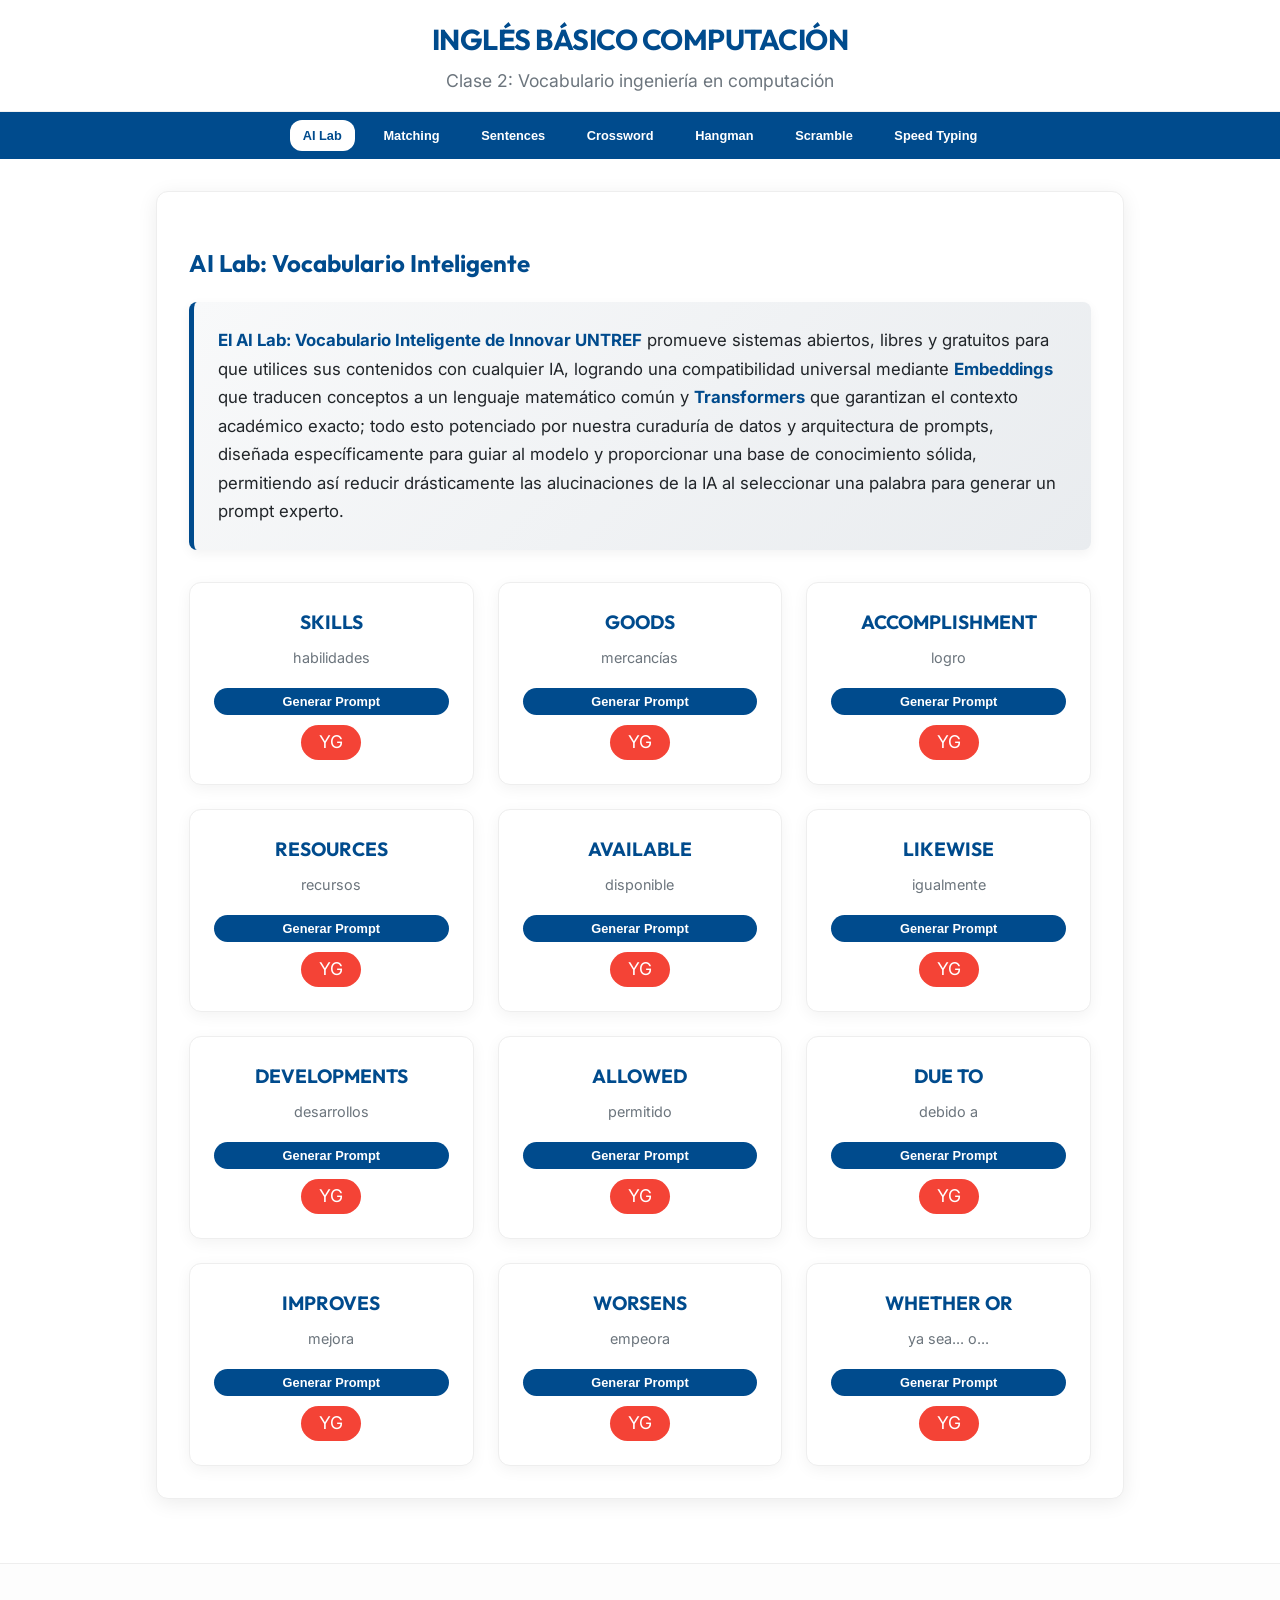
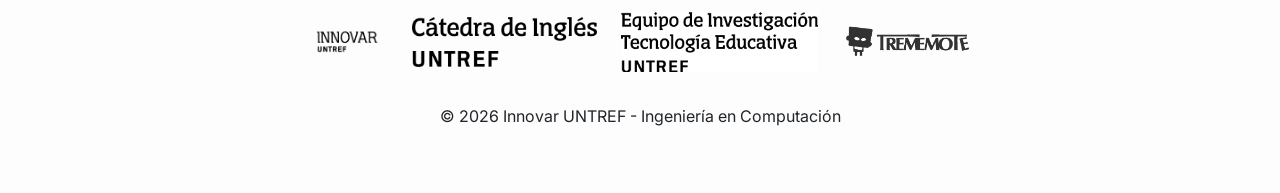
==== index.html @ 48c1025f "Add files via upload" ====
<!DOCTYPE html>
<html lang="es">

<head>
    <meta charset="UTF-8">
    <meta name="viewport" content="width=device-width, initial-scale=1.0">
    <title>UNTREF EdTech - Inglés Técnico</title>
    <link rel="stylesheet" href="style.css">
    <link rel="preconnect" href="https://fonts.googleapis.com">
    <link rel="preconnect" href="https://fonts.gstatic.com" crossorigin>
    <link href="https://fonts.googleapis.com/css2?family=Inter:wght@400;600;700&family=Outfit:wght@400;700&display=swap"
        rel="stylesheet">
</head>

<body class="untref-edtech-app">
    <header class="app-header">
        <h1 class="header-title">INGLÉS BÁSICO COMPUTACIÓN</h1>
        <p class="header-subtitle">Clase 2: Vocabulario ingeniería en computación</p>
    </header>

    <nav class="app-nav">
        <button class="nav-btn active" data-target="ai-lab">AI Lab</button>
        <button class="nav-btn" data-target="drag-drop">Matching</button>
        <button class="nav-btn" data-target="fill-blanks">Sentences</button>
        <button class="nav-btn" data-target="crossword">Crossword</button>
        <button class="nav-btn" data-target="hangman">Hangman</button>
        <button class="nav-btn" data-target="word-scramble">Scramble</button>
        <button class="nav-btn" data-target="speed-typing">Speed Typing</button>
    </nav>
    <main class="app-content">
        <!-- AI Lab (Default) -->
        <section id="ai-lab" class="activity-section active">
            <div class="activity-header">
                <h2>AI Lab: Vocabulario Inteligente</h2>
            </div>
            <div class="innovar-disclaimer">
                <p><strong>El AI Lab: Vocabulario Inteligente de Innovar UNTREF</strong> promueve sistemas abiertos,
                    libres y gratuitos para que utilices sus contenidos con cualquier IA, logrando una compatibilidad
                    universal mediante <strong>Embeddings</strong> que traducen conceptos a un lenguaje matemático común
                    y <strong>Transformers</strong> que garantizan el contexto académico exacto; todo esto potenciado
                    por nuestra curaduría de datos y arquitectura de prompts, diseñada específicamente para guiar al
                    modelo y proporcionar una base de conocimiento sólida, permitiendo así reducir drásticamente las
                    alucinaciones de la IA al seleccionar una palabra para generar un prompt experto.</p>
            </div>

            <div class="word-grid" id="ai-word-grid">
                <!-- Cards injected here -->
            </div>

            <div id="prompt-modal" class="modal hidden">
                <div class="modal-content">
                    <div class="prompt-header">
                        <span class="prompt-badge">IA Prompt Experto</span>
                        <button id="close-modal" class="close-btn">&times;</button>
                    </div>
                    <div id="modal-word-title" style="font-weight: bold; margin-bottom: 1rem;"></div>
                    <div id="prompt-content" class="prompt-content"></div>
                    <div class="modal-footer">
                        <button id="copy-prompt" class="action-btn">Copiar Prompt</button>
                        <p class="copy-instruction">Presiona en alguna IA para pegar el prompt copiado</p>
                        <div class="ai-platform-links">
                            <a href="https://chat.openai.com/" target="_blank" class="ai-button chatgpt">ChatGPT</a>
                            <a href="https://gemini.google.com/" target="_blank" class="ai-button gemini">Gemini</a>
                            <a href="https://claude.ai/" target="_blank" class="ai-button claude">Claude</a>
                            <a href="https://huggingface.ai/chat/" target="_blank" class="ai-button hf">HuggingFace</a>
                            <a href="https://www.perplexity.ai/" target="_blank"
                                class="ai-button perplexity">Perplexity</a>
                        </div>
                    </div>
                </div>
            </div>
        </section>

        <!-- Drag & Drop -->
        <section id="drag-drop" class="activity-section">
            <div class="activity-header">
                <h2>Clasificación de Conceptos</h2>
                <div class="score-display" id="score-drag"></div>
            </div>
            <p>Arrastra los significados a su palabra técnica correspondiente.</p>
            <div class="drag-container">
                <div class="word-pool" id="word-pool"></div>
                <div class="drop-zones"></div>
            </div>
            <div class="action-bar">
                <button id="check-drag" class="action-btn">Verificar</button>
                <button id="reset-drag" class="action-btn secondary">Reiniciar</button>
            </div>
        </section>

        <!-- Fill in the Blanks -->
        <section id="fill-blanks" class="activity-section">
            <div class="activity-header">
                <h2>Fill in the Blanks</h2>
                <div class="score-display" id="score-fill"></div>
            </div>
            <p>Completa las oraciones usando las palabras del recuadro.</p>
            <div class="word-bank" id="fill-word-bank"></div>
            <div class="fill-container" id="fill-paragraph"></div>
            <div class="action-bar">
                <button id="check-fill" class="action-btn">Verificar</button>
                <button id="reset-fill" class="action-btn secondary">Reiniciar</button>
            </div>
        </section>

        <!-- Crossword -->
        <section id="crossword" class="activity-section">
            <div class="activity-header">
                <h2>Crossword Puzzle</h2>
                <div class="score-display" id="score-crossword"></div>
            </div>
            <p>Resuelve el crucigrama con el vocabulario de la clase.</p>
            <div class="crossword-container">
                <div id="crossword-grid" class="grid-layout"></div>
                <div class="clues">
                    <h3>Pistas</h3>
                    <ul id="clue-list"></ul>
                </div>
            </div>
            <div class="action-bar">
                <button id="check-crossword" class="action-btn">Verificar</button>
                <button id="reset-crossword" class="action-btn secondary">Reiniciar</button>
            </div>
        </section>

        <!-- Hangman -->
        <section id="hangman" class="activity-section">
            <div class="activity-header">
                <h2>The Hangman</h2>
                <div class="score-display" id="score-hangman"></div>
            </div>
            <p>Adivina el término técnico antes de que sea tarde.</p>
            <div class="hangman-container">
                <canvas id="hangman-canvas" width="200" height="250"></canvas>
                <div class="game-info">
                    <div id="word-display" class="word-display"></div>
                    <div id="alphabet" class="alphabet"></div>
                    <p id="hangman-hint"></p>
                </div>
            </div>
            <div class="action-bar">
                <button id="reset-hangman" class="action-btn">Reiniciar Juego</button>
            </div>
        </section>

        <!-- Word Scramble -->
        <section id="word-scramble" class="activity-section">
            <div class="activity-header">
                <h2>Word Scramble</h2>
                <div class="score-display" id="score-scramble"></div>
            </div>
            <div class="game-instructions">
                <strong>📝 Cómo jugar:</strong> Haz clic en las letras para construir la palabra técnica.
            </div>
            <div class="scramble-container">
                <div id="scrambled-word" class="scrambled-word hidden"></div>
                <div id="scramble-letters" class="word-bank"></div>
                <div id="scramble-answer" class="typing-word">_ _ _</div>
                <p id="scramble-hint" class="game-hint"></p>
            </div>
            <div class="action-bar">
                <button id="check-scramble" class="action-btn">Verificar</button>
                <button id="reset-scramble" class="action-btn secondary">Nueva Palabra</button>
            </div>
        </section>

        <!-- Speed Typing -->
        <section id="speed-typing" class="activity-section">
            <div class="activity-header">
                <h2>Speed Typing Challenge</h2>
                <div class="score-display" id="score-typing"></div>
            </div>
            <div class="game-instructions">
                <strong>⚡ Cómo jugar:</strong> Escribe la <strong>traducción al castellano</strong> de la palabra en
                inglés.
            </div>
            <div class="typing-container">
                <div class="typing-stats">
                    <span>Tiempo: <span id="typing-time">15</span>s</span>
                    <span>Puntos: <span id="typing-points">0</span></span>
                </div>
                <div id="typing-word" class="typing-word">¿LISTO?</div>
                <input type="text" id="typing-input" class="game-input" placeholder="Escribe aquí..." autocomplete="off"
                    disabled>
                <div id="typing-ai-recommendation" class="game-instructions hidden" style="margin-top: 2rem;"></div>
            </div>
            <div class="action-bar">
                <button id="start-typing" class="action-btn">Empezar Reto</button>
                <button id="check-typing" class="action-btn" style="display: none;">Verificar</button>
            </div>
        </section>
    </main>

    <footer class="app-footer">
        <div class="footer-logo-container">
            <img src="logo-innovar.png" alt="Innovar UNTREF" class="footer-logo innovar-logo">
            <img src="logo-catedra.png" alt="Cátedra de Inglés UNTREF" class="footer-logo main-logo">
            <img src="logo-investigacion-v3.png" alt="Investigación UNTREF" class="footer-logo research-logo">
            <img src="logo-trememote.png" alt="Trememote" class="footer-logo">
        </div>
        <p>© 2026 Innovar UNTREF - Ingeniería en Computación</p>
        <div id="feedback-toast" class="toast hidden"></div>
    </footer>

    <script src="script.js"></script>
</body>

</html>
---- style.css ----
:root {
    --primary-color: #004b8d;
    --primary-light: #0066c1;
    --secondary-color: #00a896;
    --accent-color: #ff6f00;
    --bg-color: #ffffff;
    --card-bg: #ffffff;
    --text-color: #212529;
    --muted-text: #6c757d;
    --success-color: #28a745;
    --error-color: #dc3545;
    --border-radius: 12px;
    --shadow: 0 4px 20px rgba(0, 0, 0, 0.08);
}

* {
    box-sizing: border-box;
}

body.untref-edtech-app {
    margin: 0;
    padding: 0;
    font-family: 'Inter', sans-serif;
    background-color: var(--bg-color);
    color: var(--text-color);
    line-height: 1.6;
    overflow-x: hidden;
}

/* For seamless embedding */
html,
body {
    overflow-y: auto;
    scrollbar-width: none;
    /* Firefox */
    -ms-overflow-style: none;
    /* IE/Edge */
}

body::-webkit-scrollbar {
    display: none;
    /* Chrome/Safari */
}

.chatgpt {
    background: #000000 !important;
    color: white !important;
    border: none !important;
}

.chatgpt svg {
    margin-right: 8px;
}

.gemini {
    background: #4285f4 !important;
    color: white !important;
    border: none !important;
}

.claude {
    background: #d97757 !important;
    color: white !important;
    border: none !important;
}

.hf {
    background: #ffbd00 !important;
    color: #000 !important;
    border: none !important;
}

.perplexity {
    background: #20b2aa !important;
    color: white !important;
    border: none !important;
}

.yg {
    background: #f44336 !important;
    color: white !important;
    border: none !important;
    width: 60px !important;
    border-radius: 20px !important;
}

.copy-instruction {
    font-size: 0.85rem;
    color: #666;
    margin: 10px 0 15px;
    font-style: italic;
}

.close-btn {
    color: var(--text-color);
}

h1,
h2,
h3 {
    font-family: 'Outfit', sans-serif;
    color: var(--primary-color);
}

.app-header {
    background: #ffffff;
    padding: 1rem 1.5rem;
    text-align: center;
    border-bottom: 1px solid #f0f0f0;
}

.header-title {    margin: 0;    font-size: 1.8rem;    letter-spacing: -0.5px;    text-transform: uppercase;}.header-subtitle {    margin: 0.3rem 0 0;    font-size: 1.1rem;    color: var(--muted-text);}

.app-nav {
    display: flex;
    justify-content: center;
    background: var(--primary-color);
    padding: 0.5rem;
    gap: 1rem;
    position: sticky;
    top: 0;
    z-index: 100;
}

.nav-btn {
    background: transparent;
    border: none;
    color: white;
    padding: 0.75rem 1.5rem;
    cursor: pointer;
    font-weight: 600;
    border-radius: var(--border-radius);
    transition: all 0.3s ease;
}

.nav-btn:hover {
    background: rgba(255, 255, 255, 0.1);
}

.nav-btn.active {
    background: white;
    color: var(--primary-color);
}

.app-content {
    max-width: 1000px;
    margin: 2rem auto;
    padding: 0 1rem;
}

.activity-section {
    display: none;
    background: var(--card-bg);
    padding: 2rem;
    border-radius: var(--border-radius);
    box-shadow: var(--shadow);
    border: 1px solid #eee;
}

.activity-section.active {
    display: block;
    animation: fadeIn 0.5s ease;
}

@keyframes fadeIn {
    from {
        opacity: 0;
        transform: translateY(10px);
    }

    to {
        opacity: 1;
        transform: translateY(0);
    }
}

/* Drag & Drop Paired Layout */
.drag-container {
    margin: 2rem 0;
    display: flex;
    flex-direction: column;
    gap: 2rem;
}

.word-pool {
    display: flex;
    flex-wrap: wrap;
    gap: 0.8rem;
    padding: 1.5rem;
    background: rgba(0, 0, 0, 0.05);
    border-radius: var(--border-radius);
    min-height: 80px;
    justify-content: center;
    border: 1px solid rgba(0, 0, 0, 0.1);
}

.draggable {
    background: var(--primary-light);
    color: white;
    padding: 0.6rem 1.2rem;
    border-radius: 20px;
    cursor: grab;
    user-select: none;
    font-size: 0.95rem;
    font-weight: 600;
    box-shadow: 0 4px 6px rgba(0, 0, 0, 0.1);
    transition: transform 0.2s, background 0.3s;
}

.draggable.dragging {
    opacity: 0.5;
}

.drop-zones {
    display: grid;
    grid-template-columns: repeat(auto-fill, minmax(220px, 1fr));
    gap: 1.5rem;
}

.drop-slot {
    background: white;
    border: 2px solid #e0e0e0;
    border-radius: var(--border-radius);
    padding: 1rem;
    display: flex;
    flex-direction: column;
    align-items: center;
    gap: 0.8rem;
    transition: border-color 0.3s;
}

.drop-slot:hover {
    border-color: var(--primary-color);
}

/* AI Lab Disclaimer Premium Styling */
.innovar-disclaimer {
    background: linear-gradient(135deg, #f8f9fa 0%, #e9ecef 100%);
    border-left: 5px solid var(--primary-color);
    padding: 1.5rem;
    border-radius: 8px;
    margin-bottom: 2rem;
    box-shadow: 0 4px 12px rgba(0, 0, 0, 0.05);
}

.innovar-disclaimer p {
    margin: 0;
    color: var(--text-color);
    font-size: 1.05rem;
    line-height: 1.7;
}

.innovar-disclaimer strong {
    color: var(--primary-color);
}

/* AI Lab Redesign */
.word-grid {
    display: grid;
    grid-template-columns: repeat(auto-fill, minmax(220px, 1fr));
    gap: 1.5rem;
    margin-top: 1rem;
}

.word-card {
    background: white;
    padding: 1.5rem;
    border-radius: var(--border-radius);
    box-shadow: 0 4px 15px rgba(0, 0, 0, 0.05);
    border: 1px solid #eee;
    text-align: center;
    transition: transform 0.3s ease, border-color 0.3s;
}

.word-card:hover {
    transform: translateY(-5px);
    border-color: var(--primary-color);
}

.word-card h3 {
    margin: 0;
    font-size: 1.2rem;
    color: var(--primary-color);
    text-transform: uppercase;
}

.word-card p {
    color: var(--muted-text);
    font-size: 0.9rem;
    margin: 0.5rem 0 1.2rem;
}

.card-actions {
    display: flex;
    flex-wrap: wrap;
    gap: 8px;
    justify-content: center;
}

.card-btn {
    width: 35px;
    height: 35px;
    border-radius: 50%;
    display: flex;
    align-items: center;
    justify-content: center;
    text-decoration: none;
    font-size: 1.1rem;
    background: #f8f9fa;
    border: 1px solid #ddd;
    transition: all 0.2s;
}

.card-btn:hover {
    background: #eee;
    transform: scale(1.1);
}

.card-btn.prompt {
    background: var(--secondary-color);
    color: white;
    border: none;
    cursor: pointer;
}

.card-btn.yt {
    background: #ff0000;
    color: white;
    border: none;
}

.prompt-btn-text {
    background: var(--primary-color);
    color: white;
    border: none;
    padding: 6px 15px;
    border-radius: 20px;
    font-size: 0.8rem;
    font-weight: bold;
    cursor: pointer;
    width: 100%;
    margin-bottom: 10px;
}

/* Modal Styles */
.modal {
    position: fixed;
    top: 0;
    left: 0;
    width: 100%;
    height: 100%;
    background: rgba(0, 0, 0, 0.7);
    z-index: 1000;
    display: flex;
    align-items: center;
    justify-content: center;
    backdrop-filter: blur(4px);
}

.modal-content {
    background: #ffffff;
    color: var(--text-color);
    width: 90%;
    max-width: 650px;
    padding: 2.5rem;
    border-radius: var(--border-radius);
    box-shadow: 0 20px 50px rgba(0, 0, 0, 0.2);
    border: 1px solid #eee;
    max-height: 90vh;
    overflow-y: auto;
}

.prompt-content {
    font-family: 'Inter', sans-serif;
    background: #f1f3f5;
    color: #333;
    padding: 1.5rem;
    border-radius: 8px;
    border: 1px solid #dee2e6;
    line-height: 1.6;
    font-size: 1rem;
    margin: 1.5rem 0;
    white-space: pre-wrap;
    user-select: all;
}

.ai-platform-links {
    display: flex;
    flex-wrap: wrap;
    gap: 0.8rem;
    justify-content: center;
    margin-top: 1rem;
}

.ai-button {
    text-decoration: none;
    padding: 10px 18px;
    border-radius: 8px;
    font-size: 0.85rem;
    font-weight: bold;
    color: white;
    transition: all 0.2s;
    display: flex;
    align-items: center;
    gap: 8px;
    box-shadow: 0 2px 4px rgba(0, 0, 0, 0.1);
}

.ai-button:hover {
    transform: translateY(-2px);
    box-shadow: 0 4px 8px rgba(0, 0, 0, 0.15);
}

.ai-badge {
    background: rgba(255, 255, 255, 0.2);
    padding: 2px 6px;
    border-radius: 4px;
    font-size: 0.7rem;
}

.modal-footer {
    border-top: 1px solid rgba(255, 255, 255, 0.1);
    padding-top: 1.5rem;
    margin-top: 1.5rem;
    display: flex;
    flex-direction: column;
    gap: 1rem;
}

.slot-label {
    font-weight: 700;
    color: var(--primary-color);
    font-size: 1.1rem;
    text-transform: uppercase;
}

.slot-content {
    min-height: 45px;
    width: 100%;
    background: #fcfcfc;
    border: 1px dashed #ccc;
    border-radius: 30px;
    display: flex;
    align-items: center;
    justify-content: center;
}

/* Fill in Blanks */
.word-bank {
    display: flex;
    flex-wrap: wrap;
    gap: 0.8rem;
    padding: 1rem;
    background: rgba(0, 75, 141, 0.05);
    border-radius: var(--border-radius);
    margin-bottom: 1.5rem;
    justify-content: center;
    border: 1px solid rgba(0, 75, 141, 0.1);
}

.bank-word {
    background: white;
    padding: 0.4rem 0.8rem;
    border-radius: 4px;
    border: 1px solid #ddd;
    font-size: 0.9rem;
    color: var(--primary-color);
    font-weight: 600;
}

.fill-paragraph {
    font-size: 1.1rem;
    line-height: 2.2;
    text-align: justify;
}

.fill-input {
    border: none;
    border-bottom: 2px solid var(--primary-color);
    background: rgba(0, 75, 141, 0.05);
    padding: 2px 8px;
    width: auto;
    min-width: 80px;
    text-align: center;
    font-family: inherit;
    font-weight: 600;
    margin: 0 4px;
    border-radius: 4px 4px 0 0;
    transition: all 0.3s ease;
}

.fill-input::placeholder {
    color: var(--error-color);
    font-size: 0.85rem;
    opacity: 0.8;
}

/* Crossword */
.crossword-container {
    display: flex;
    gap: 2rem;
    flex-wrap: wrap;
    align-items: flex-start;
    justify-content: center;
    margin-top: 1rem;
}

.grid-layout {
    background: white;
    padding: 10px;
    border-radius: 8px;
    box-shadow: 0 4px 15px rgba(0, 0, 0, 0.1);
}

.grid-cell {
    width: 30px;
    height: 30px;
    border: 1px solid #ddd;
    display: flex;
    align-items: center;
    justify-content: center;
    position: relative;
    background: white;
}

.grid-cell input {
    width: 100%;
    height: 100%;
    border: none;
    text-align: center;
    font-size: 1rem;
    font-weight: bold;
    text-transform: uppercase;
}

.empty-cell {
    background: #333;
    border-color: #333;
}

.cell-num {
    position: absolute;
    top: 1px;
    left: 1px;
    font-size: 0.55rem;
    color: var(--primary-color);
    font-weight: bold;
    z-index: 10;
    line-height: 1;
    background: rgba(255, 255, 255, 0.8);
    pointer-events: none;
}

.clues {
    flex: 1;
    min-width: 250px;
    text-align: left;
}

.clues ul {
    list-style: none;
    padding: 0;
}

.clues li {
    margin-bottom: 0.8rem;
    padding-bottom: 0.5rem;
    border-bottom: 1px solid #eee;
}

.hangman-container {
    display: flex;
    align-items: center;
    gap: 3rem;
    flex-wrap: wrap;
    justify-content: center;
}

.word-display {
    font-size: 2.5rem;
    letter-spacing: 0.5rem;
    font-family: monospace;
    margin-bottom: 1.5rem;
}

/* Scoring & Buttons */
.section-header {
    display: flex;
    justify-content: space-between;
    align-items: center;
    margin-bottom: 1rem;
    border-bottom: 2px solid rgba(0, 75, 141, 0.1);
    padding-bottom: 0.5rem;
}

.score-display {
    display: flex;
    gap: 4px;
}

.untref-star {
    font-size: 1.5rem;
    color: #ffd700;
    text-shadow: 0 0 5px rgba(255, 215, 0, 0.5);
    animation: bounce 0.5s ease;
}

@keyframes bounce {

    0%,
    100% {
        transform: scale(1);
    }

    50% {
        transform: scale(1.3);
    }
}

.action-bar {
    display: flex;
    gap: 1rem;
    margin-top: 2rem;
}

.action-btn.secondary {
    background: #6c757d;
}

.alphabet {
    display: grid;
    grid-template-columns: repeat(auto-fill, minmax(35px, 1fr));
    gap: 5px;
    max-width: 400px;
}

.letter-btn {
    padding: 10px;
    cursor: pointer;
    border: 1px solid #ddd;
    background: white;
    border-radius: 5px;
}

.letter-btn:disabled {
    opacity: 0.5;
    cursor: not-allowed;
}

.letter-btn.correct {
    background: var(--success-color);
    color: white;
}

.letter-btn.wrong {
    background: var(--error-color);
    color: white;
}

/* Action Buttons */
.action-btn {
    background: var(--secondary-color);
    color: white;
    border: none;
    padding: 1rem 2rem;
    border-radius: var(--border-radius);
    cursor: pointer;
    font-weight: 700;
    margin-top: 2rem;
    transition: transform 0.2s;
}

.action-btn:hover {
    transform: scale(1.02);
    filter: brightness(1.1);
}

/* Toast */
.toast {
    position: fixed;
    bottom: 2rem;
    left: 50%;
    transform: translateX(-50%);
    padding: 1rem 2rem;
    border-radius: 50px;
    color: white;
    font-weight: 600;
    z-index: 1000;
    transition: opacity 0.3s;
}

.toast.success {
    background: var(--success-color);
}

.toast.error {
    background: var(--error-color);
}

.hidden {
    opacity: 0;
    pointer-events: none;
}

.game-instructions {
    background: rgba(0, 75, 141, 0.05);
    border-left: 4px solid var(--primary-color);
    padding: 1rem 1.5rem;
    margin-bottom: 2rem;
    border-radius: 0 8px 8px 0;
    font-size: 0.95rem;
    color: #444;
    line-height: 1.5;
    text-align: left;
}

.game-instructions strong {
    color: var(--primary-color);
}

.scramble-container,
.typing-container {
    padding: 2.5rem;
    background: #fdfdfd;
    border-radius: var(--border-radius);
    text-align: center;
    border: 2px dashed #eee;
    margin: 2rem 0;
    transition: all 0.3s ease;
}

.scrambled-word {
    font-size: 3rem;
    font-weight: 800;
    letter-spacing: 12px;
    color: var(--primary-color);
    margin-bottom: 1.5rem;
    text-transform: uppercase;
    text-shadow: 2px 2px 0 rgba(0, 0, 0, 0.05);
}

.typing-word {
    font-size: 3.5rem;
    font-weight: 800;
    color: var(--secondary-color);
    margin: 2rem 0;
    min-height: 5rem;
    display: flex;
    align-items: center;
    justify-content: center;
    text-shadow: 2px 2px 0 rgba(0, 0, 0, 0.05);
}

.game-hint {
    color: #666;
    font-style: italic;
    margin-bottom: 2rem;
    font-size: 1.1rem;
}

.game-input {
    width: 100%;
    max-width: 450px;
    padding: 1.2rem;
    border: 2px solid #ddd;
    border-radius: 12px;
    font-size: 1.4rem;
    text-align: center;
    outline: none;
    transition: all 0.3s;
    background: white;
    box-shadow: inset 0 2px 4px rgba(0, 0, 0, 0.05);
}

.game-input:focus {
    border-color: var(--primary-color);
    box-shadow: 0 0 0 4px rgba(0, 75, 141, 0.1);
}

.game-input:disabled {
    background: #f1f3f5;
    cursor: not-allowed;
    opacity: 0.7;
}

.typing-stats {
    display: flex;
    justify-content: center;
    gap: 3rem;
    font-weight: 800;
    color: var(--primary-color);
    font-size: 1.3rem;
    margin-bottom: 1rem;
    background: rgba(0, 75, 141, 0.05);
    padding: 10px 20px;
    border-radius: 30px;
    display: inline-flex;
}

/* Footer & Logos */
.app-footer {
    background: #fdfdfd;
    padding: 3rem 1.5rem;
    text-align: center;
    border-top: 1px solid #eee;
    margin-top: 4rem;
}

.footer-logo-container {
    display: flex;
    justify-content: center;
    align-items: center;
    gap: 3rem;
    margin-bottom: 2rem;
    flex-wrap: wrap;
}

.footer-logo {
    max-height: 45px;
    width: auto;
    object-fit: contain;
    filter: grayscale(1) brightness(0);
    opacity: 0.8;
    transition: all 0.3s ease;
}

.footer-logo.main-logo {
    max-height: 80px;
    opacity: 1;
}

.footer-logo.innovar-logo {
    max-height: 65px;
    opacity: 1;
}

.footer-logo.research-logo {
    max-height: 60px;
    opacity: 1;
    filter: invert(1); /* Fondo blanco, letras negras */
}

    .footer-logo-container {
        gap: 1.5rem;
    }

    .footer-logo {
        max-height: 35px;
    }

    .footer-logo.main-logo {
        max-height: 50px;
    }

    .footer-logo.innovar-logo {
        max-height: 45px;
    }

    .nav-btn {
        padding: 0.5rem 0.8rem;
        font-size: 0.8rem;
    }

    .hangman-container {
        flex-direction: column;
    }
}
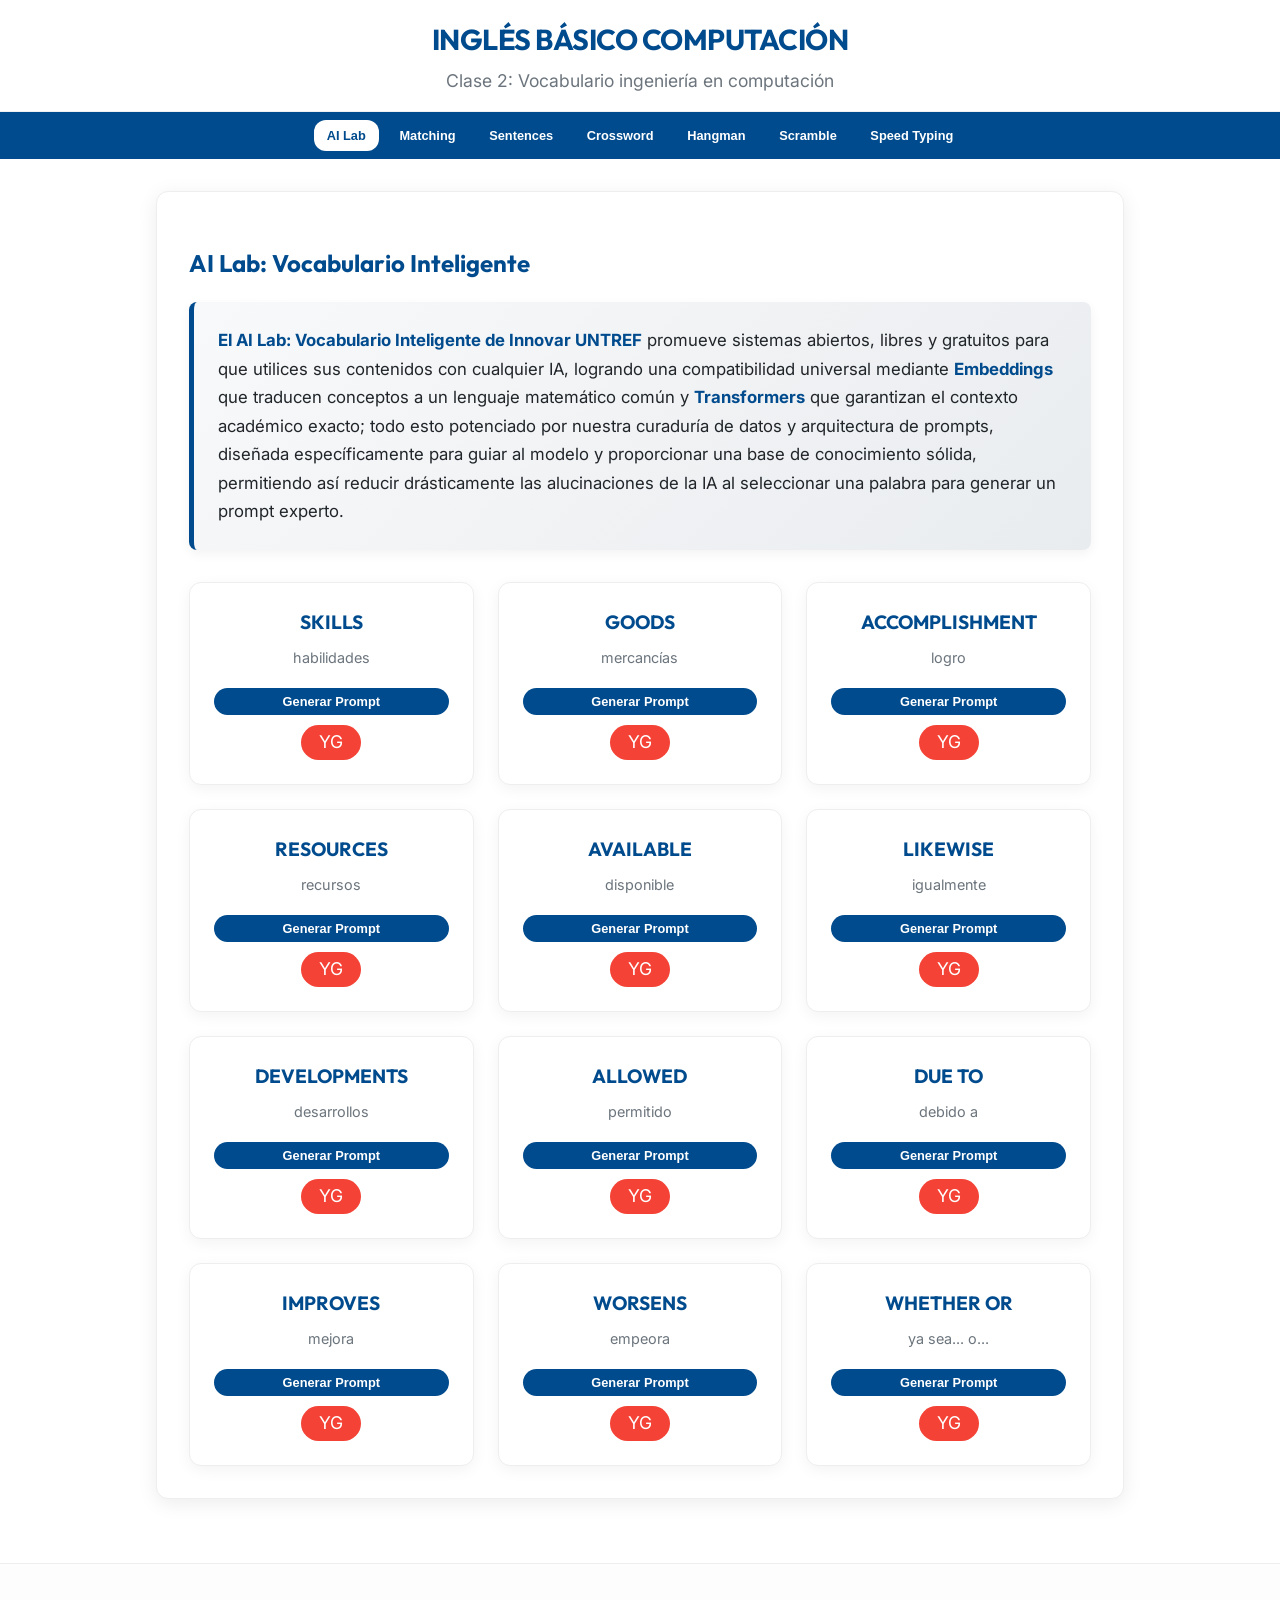
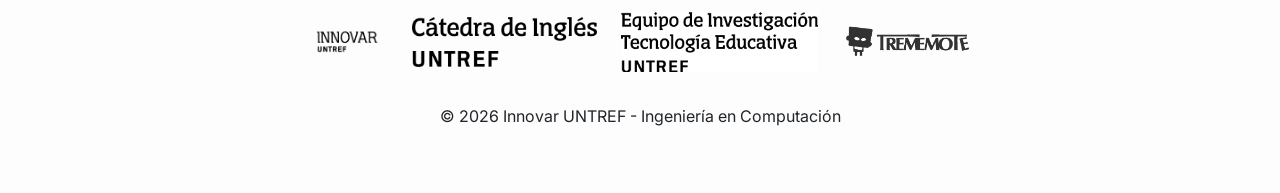
==== commit deda4318: "Add files via upload" ====
--- a/index.html
+++ b/index.html
@@ -19,13 +19,20 @@
     </header>
 
     <nav class="app-nav">
-        <button class="nav-btn active" data-target="ai-lab">AI Lab</button>
-        <button class="nav-btn" data-target="drag-drop">Matching</button>
-        <button class="nav-btn" data-target="fill-blanks">Sentences</button>
-        <button class="nav-btn" data-target="crossword">Crossword</button>
-        <button class="nav-btn" data-target="hangman">Hangman</button>
-        <button class="nav-btn" data-target="word-scramble">Scramble</button>
-        <button class="nav-btn" data-target="speed-typing">Speed Typing</button>
+        <button class="hamburger-btn" id="hamburger-btn" aria-label="Abrir menú">
+            <span></span>
+            <span></span>
+            <span></span>
+        </button>
+        <div class="nav-links" id="nav-links">
+            <button class="nav-btn active" data-target="ai-lab">AI Lab</button>
+            <button class="nav-btn" data-target="drag-drop">Matching</button>
+            <button class="nav-btn" data-target="fill-blanks">Sentences</button>
+            <button class="nav-btn" data-target="crossword">Crossword</button>
+            <button class="nav-btn" data-target="hangman">Hangman</button>
+            <button class="nav-btn" data-target="word-scramble">Scramble</button>
+            <button class="nav-btn" data-target="speed-typing">Speed Typing</button>
+        </div>
     </nav>
     <main class="app-content">
         <!-- AI Lab (Default) -->
--- a/style.css
+++ b/style.css
@@ -865,3 +865,89 @@
         flex-direction: column;
     }
 }
+
+/* === Hamburger Menu CSS === */
+.app-nav {
+    position: sticky;
+    top: 0;
+    z-index: 100;
+    background: var(--primary-color);
+    padding: 0.5rem 1.5rem;
+    display: flex;
+    justify-content: center;
+    align-items: center;
+}
+
+.nav-links {
+    display: flex;
+    flex-wrap: wrap;
+    gap: 0.5rem;
+    justify-content: center;
+}
+
+.hamburger-btn {
+    display: none;
+    flex-direction: column;
+    gap: 5px;
+    background: none;
+    border: none;
+    cursor: pointer;
+    padding: 8px;
+    margin-left: auto;
+}
+
+.hamburger-btn span {
+    display: block;
+    width: 26px;
+    height: 3px;
+    background: white;
+    border-radius: 3px;
+    transition: all 0.3s ease;
+}
+
+.hamburger-btn.open span:nth-child(1) {
+    transform: translateY(8px) rotate(45deg);
+}
+.hamburger-btn.open span:nth-child(2) {
+    opacity: 0;
+}
+.hamburger-btn.open span:nth-child(3) {
+    transform: translateY(-8px) rotate(-45deg);
+}
+
+@media (max-width: 650px) {
+    .app-nav {
+        justify-content: flex-start;
+        padding: 0.5rem 1rem;
+    }
+
+    .hamburger-btn {
+        display: flex;
+    }
+
+    .nav-links {
+        display: none;
+        position: absolute;
+        top: 100%;
+        left: 0;
+        right: 0;
+        background: var(--primary-color);
+        flex-direction: column;
+        padding: 1rem;
+        gap: 0.5rem;
+        box-shadow: 0 8px 20px rgba(0,0,0,0.2);
+        z-index: 99;
+    }
+
+    .nav-links.open {
+        display: flex;
+    }
+
+    .nav-links .nav-btn {
+        width: 100%;
+        text-align: left;
+        padding: 0.8rem 1rem;
+        border-radius: 8px;
+        font-size: 1rem;
+    }
+}
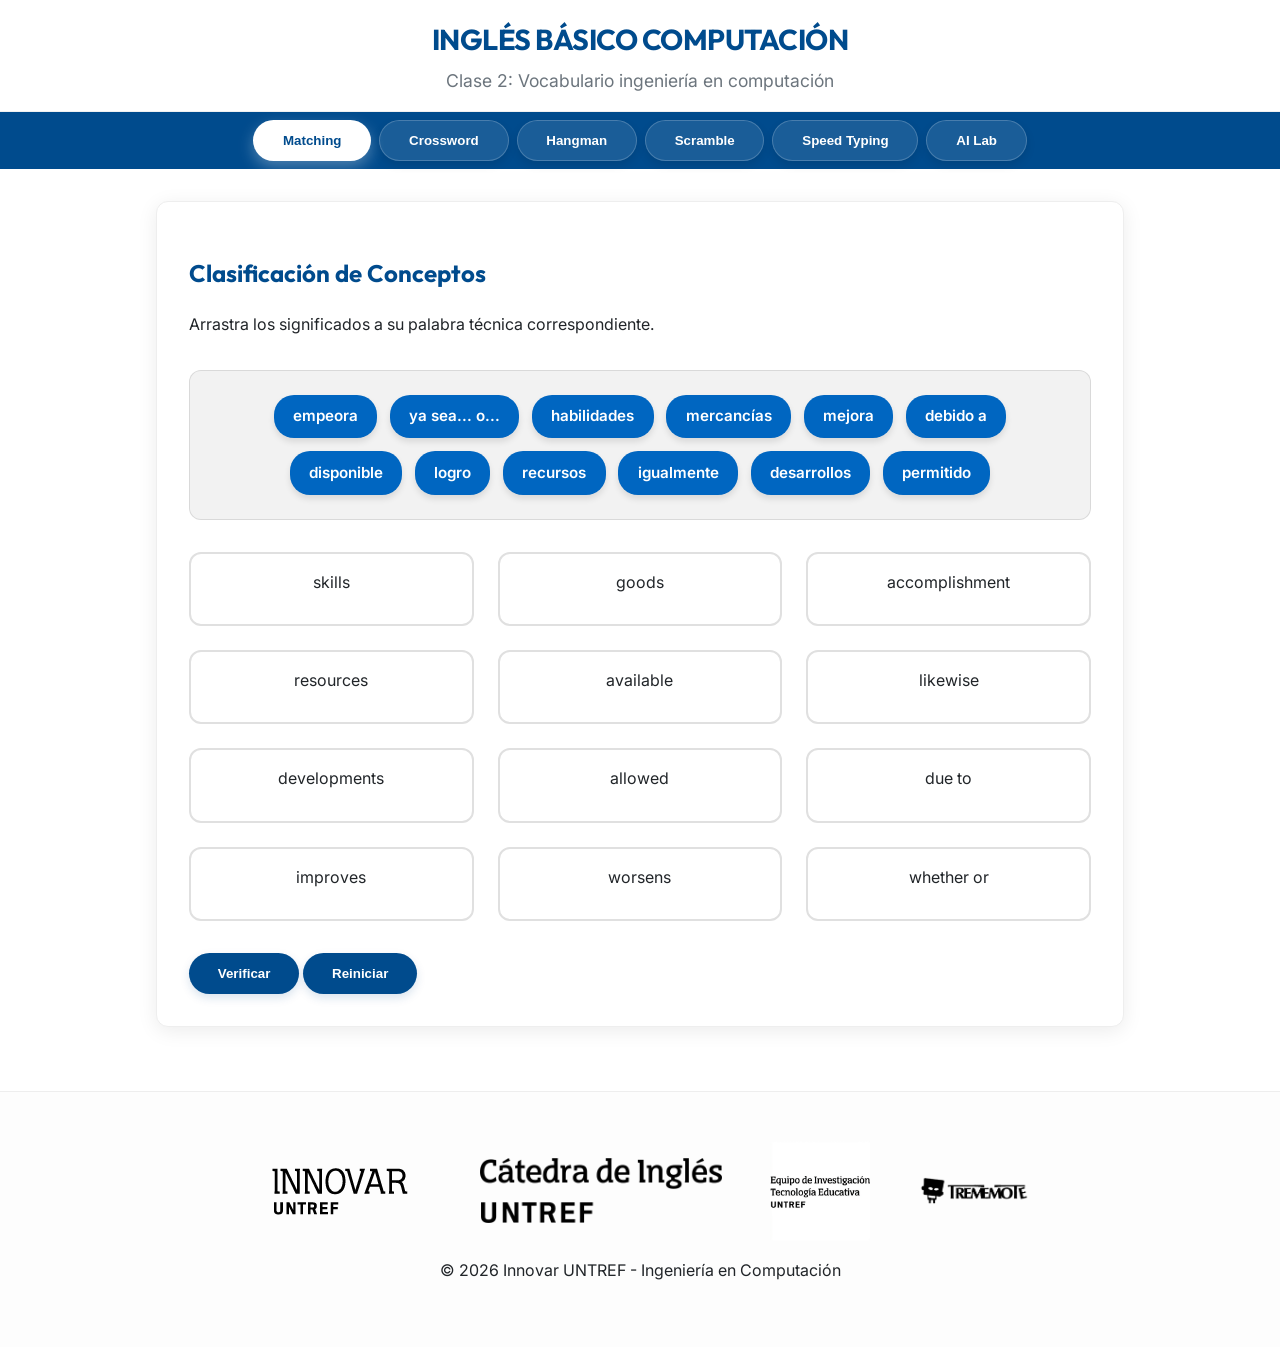
==== commit 2cf7e124: "Add files via upload" ====
--- a/index.html
+++ b/index.html
@@ -13,6 +13,20 @@
 </head>
 
 <body class="untref-edtech-app">
+    <div id="result-modal" class="modal hidden">
+        <div class="modal-content result-content">
+            <div class="result-header">
+                <h2 id="result-title">¡Resultado!</h2>
+                <button id="close-result" class="close-btn">&times;</button>
+            </div>
+            <div id="result-body" class="result-body"></div>
+            <div id="result-stars" class="score-display justify-center"></div>
+            <div class="modal-footer">
+                <button id="close-result-btn" class="action-btn">Continuar</button>
+            </div>
+        </div>
+    </div>
+
     <header class="app-header">
         <h1 class="header-title">INGLÉS BÁSICO COMPUTACIÓN</h1>
         <p class="header-subtitle">Clase 2: Vocabulario ingeniería en computación</p>
@@ -25,18 +39,116 @@
             <span></span>
         </button>
         <div class="nav-links" id="nav-links">
-            <button class="nav-btn active" data-target="ai-lab">AI Lab</button>
-            <button class="nav-btn" data-target="drag-drop">Matching</button>
-            <button class="nav-btn" data-target="fill-blanks">Sentences</button>
+            <button class="nav-btn active" data-target="drag-drop">Matching</button>
             <button class="nav-btn" data-target="crossword">Crossword</button>
             <button class="nav-btn" data-target="hangman">Hangman</button>
             <button class="nav-btn" data-target="word-scramble">Scramble</button>
             <button class="nav-btn" data-target="speed-typing">Speed Typing</button>
+            <button class="nav-btn" data-target="ai-lab">AI Lab</button>
         </div>
     </nav>
     <main class="app-content">
-        <!-- AI Lab (Default) -->
-        <section id="ai-lab" class="activity-section active">
+        <!-- Drag & Drop -->
+        <section id="drag-drop" class="activity-section active">
+            <div class="activity-header">
+                <h2>Clasificación de Conceptos</h2>
+            </div>
+            <p>Arrastra los significados a su palabra técnica correspondiente.</p>
+            <div class="drag-container">
+                <div class="word-pool" id="word-pool"></div>
+                <div class="drop-zones"></div>
+            </div>
+            <div class="action-bar">
+                <button id="check-drag" class="action-btn">Verificar</button>
+                <button id="reset-drag" class="action-btn secondary">Reiniciar</button>
+            </div>
+        </section>
+
+        <!-- Crossword -->
+        <section id="crossword" class="activity-section">
+            <div class="activity-header">
+                <h2>Crossword Puzzle</h2>
+            </div>
+            <p>Resuelve el crucigrama con el vocabulario de la clase.</p>
+            <div class="crossword-container">
+                <div id="crossword-grid" class="grid-layout"></div>
+                <div class="clues">
+                    <h3>Pistas</h3>
+                    <ul id="clue-list"></ul>
+                </div>
+            </div>
+            <div class="action-bar">
+                <button id="check-crossword" class="action-btn">Verificar</button>
+                <button id="reset-crossword" class="action-btn secondary">Reiniciar</button>
+            </div>
+        </section>
+
+        <!-- Hangman -->
+        <section id="hangman" class="activity-section">
+            <div class="activity-header">
+                <h2>The Hangman</h2>
+            </div>
+            <p>Adivina el término técnico antes de que sea tarde.</p>
+            <div class="hangman-container">
+                <canvas id="hangman-canvas" width="200" height="250"></canvas>
+                <div class="game-info">
+                    <div id="word-display" class="word-display"></div>
+                    <div id="alphabet" class="alphabet"></div>
+                    <p id="hangman-hint"></p>
+                </div>
+            </div>
+            <div class="action-bar">
+                <button id="reset-hangman" class="action-btn">Reiniciar Juego</button>
+            </div>
+        </section>
+
+        <!-- Word Scramble -->
+        <section id="word-scramble" class="activity-section">
+            <div class="activity-header">
+                <h2>Word Scramble</h2>
+            </div>
+            <div class="game-instructions">
+                <strong>📝 Cómo jugar:</strong> Haz clic en las letras para construir la palabra técnica.
+            </div>
+            <div class="scramble-container">
+                <div id="scrambled-word" class="scrambled-word hidden"></div>
+                <div id="scramble-letters" class="word-bank"></div>
+                <div id="scramble-answer" class="typing-word">_ _ _</div>
+                <p id="scramble-hint" class="game-hint"></p>
+            </div>
+            <div class="action-bar">
+                <button id="check-scramble" class="action-btn">Verificar</button>
+                <button id="reset-scramble" class="action-btn secondary">Nueva Palabra</button>
+            </div>
+        </section>
+
+        <!-- Speed Typing -->
+        <section id="speed-typing" class="activity-section">
+            <div class="activity-header">
+                <h2>Speed Typing Challenge</h2>
+            </div>
+            <div class="game-instructions">
+                <strong>⚡ Cómo jugar:</strong> Escribe la <strong>traducción al castellano</strong> de la palabra en
+                inglés. <strong>Nota:</strong> Si no escribes la palabra correctamente, el sistema no te permitirá
+                avanzar hasta que esté bien escrita; no podrás continuar hasta lograrlo.
+            </div>
+            <div class="typing-container">
+                <div class="typing-stats">
+                    <span>Tiempo: <span id="typing-time">15</span>s</span>
+                    <span>Puntos: <span id="typing-points">0</span></span>
+                </div>
+                <div id="typing-word" class="typing-word">¿LISTO?</div>
+                <input type="text" id="typing-input" class="game-input" placeholder="Escribe aquí..." autocomplete="off"
+                    disabled>
+            </div>
+            <div class="action-bar">
+                <button id="start-typing" class="action-btn">Empezar Reto</button>
+                <button id="check-typing" class="action-btn" style="display: none;">Verificar</button>
+            </div>
+        </section>
+
+        <!-- AI Lab -->
+        <section id="ai-lab" class="activity-section">
             <div class="activity-header">
                 <h2>AI Lab: Vocabulario Inteligente</h2>
             </div>
@@ -77,132 +189,15 @@
                 </div>
             </div>
         </section>
-
-        <!-- Drag & Drop -->
-        <section id="drag-drop" class="activity-section">
-            <div class="activity-header">
-                <h2>Clasificación de Conceptos</h2>
-                <div class="score-display" id="score-drag"></div>
-            </div>
-            <p>Arrastra los significados a su palabra técnica correspondiente.</p>
-            <div class="drag-container">
-                <div class="word-pool" id="word-pool"></div>
-                <div class="drop-zones"></div>
-            </div>
-            <div class="action-bar">
-                <button id="check-drag" class="action-btn">Verificar</button>
-                <button id="reset-drag" class="action-btn secondary">Reiniciar</button>
-            </div>
-        </section>
-
-        <!-- Fill in the Blanks -->
-        <section id="fill-blanks" class="activity-section">
-            <div class="activity-header">
-                <h2>Fill in the Blanks</h2>
-                <div class="score-display" id="score-fill"></div>
-            </div>
-            <p>Completa las oraciones usando las palabras del recuadro.</p>
-            <div class="word-bank" id="fill-word-bank"></div>
-            <div class="fill-container" id="fill-paragraph"></div>
-            <div class="action-bar">
-                <button id="check-fill" class="action-btn">Verificar</button>
-                <button id="reset-fill" class="action-btn secondary">Reiniciar</button>
-            </div>
-        </section>
-
-        <!-- Crossword -->
-        <section id="crossword" class="activity-section">
-            <div class="activity-header">
-                <h2>Crossword Puzzle</h2>
-                <div class="score-display" id="score-crossword"></div>
-            </div>
-            <p>Resuelve el crucigrama con el vocabulario de la clase.</p>
-            <div class="crossword-container">
-                <div id="crossword-grid" class="grid-layout"></div>
-                <div class="clues">
-                    <h3>Pistas</h3>
-                    <ul id="clue-list"></ul>
-                </div>
-            </div>
-            <div class="action-bar">
-                <button id="check-crossword" class="action-btn">Verificar</button>
-                <button id="reset-crossword" class="action-btn secondary">Reiniciar</button>
-            </div>
-        </section>
-
-        <!-- Hangman -->
-        <section id="hangman" class="activity-section">
-            <div class="activity-header">
-                <h2>The Hangman</h2>
-                <div class="score-display" id="score-hangman"></div>
-            </div>
-            <p>Adivina el término técnico antes de que sea tarde.</p>
-            <div class="hangman-container">
-                <canvas id="hangman-canvas" width="200" height="250"></canvas>
-                <div class="game-info">
-                    <div id="word-display" class="word-display"></div>
-                    <div id="alphabet" class="alphabet"></div>
-                    <p id="hangman-hint"></p>
-                </div>
-            </div>
-            <div class="action-bar">
-                <button id="reset-hangman" class="action-btn">Reiniciar Juego</button>
-            </div>
-        </section>
-
-        <!-- Word Scramble -->
-        <section id="word-scramble" class="activity-section">
-            <div class="activity-header">
-                <h2>Word Scramble</h2>
-                <div class="score-display" id="score-scramble"></div>
-            </div>
-            <div class="game-instructions">
-                <strong>📝 Cómo jugar:</strong> Haz clic en las letras para construir la palabra técnica.
-            </div>
-            <div class="scramble-container">
-                <div id="scrambled-word" class="scrambled-word hidden"></div>
-                <div id="scramble-letters" class="word-bank"></div>
-                <div id="scramble-answer" class="typing-word">_ _ _</div>
-                <p id="scramble-hint" class="game-hint"></p>
-            </div>
-            <div class="action-bar">
-                <button id="check-scramble" class="action-btn">Verificar</button>
-                <button id="reset-scramble" class="action-btn secondary">Nueva Palabra</button>
-            </div>
-        </section>
-
-        <!-- Speed Typing -->
-        <section id="speed-typing" class="activity-section">
-            <div class="activity-header">
-                <h2>Speed Typing Challenge</h2>
-                <div class="score-display" id="score-typing"></div>
-            </div>
-            <div class="game-instructions">
-                <strong>⚡ Cómo jugar:</strong> Escribe la <strong>traducción al castellano</strong> de la palabra en
-                inglés.
-            </div>
-            <div class="typing-container">
-                <div class="typing-stats">
-                    <span>Tiempo: <span id="typing-time">15</span>s</span>
-                    <span>Puntos: <span id="typing-points">0</span></span>
-                </div>
-                <div id="typing-word" class="typing-word">¿LISTO?</div>
-                <input type="text" id="typing-input" class="game-input" placeholder="Escribe aquí..." autocomplete="off"
-                    disabled>
-                <div id="typing-ai-recommendation" class="game-instructions hidden" style="margin-top: 2rem;"></div>
-            </div>
-            <div class="action-bar">
-                <button id="start-typing" class="action-btn">Empezar Reto</button>
-                <button id="check-typing" class="action-btn" style="display: none;">Verificar</button>
-            </div>
-        </section>
     </main>
-
+ 
     <footer class="app-footer">
         <div class="footer-logo-container">
             <img src="logo-innovar.png" alt="Innovar UNTREF" class="footer-logo innovar-logo">
             <img src="logo-catedra.png" alt="Cátedra de Inglés UNTREF" class="footer-logo main-logo">
-            <img src="logo-investigacion-v3.png" alt="Investigación UNTREF" class="footer-logo research-logo">
+            <div class="logo-with-text">
+                <img src="logo-investigacion-untref.png" alt="Equipo de Investigación Tecnología Educativa UNTREF" class="footer-logo research-logo">
+            </div>
             <img src="logo-trememote.png" alt="Trememote" class="footer-logo">
         </div>
         <p>© 2026 Innovar UNTREF - Ingeniería en Computación</p>
--- a/style.css
+++ b/style.css
@@ -1,872 +1,90 @@
-:root {
-    --primary-color: #004b8d;
-    --primary-light: #0066c1;
-    --secondary-color: #00a896;
-    --accent-color: #ff6f00;
-    --bg-color: #ffffff;
-    --card-bg: #ffffff;
-    --text-color: #212529;
-    --muted-text: #6c757d;
-    --success-color: #28a745;
-    --error-color: #dc3545;
-    --border-radius: 12px;
-    --shadow: 0 4px 20px rgba(0, 0, 0, 0.08);
-}
-
-* {
-    box-sizing: border-box;
-}
-
-body.untref-edtech-app {
-    margin: 0;
-    padding: 0;
-    font-family: 'Inter', sans-serif;
-    background-color: var(--bg-color);
-    color: var(--text-color);
-    line-height: 1.6;
-    overflow-x: hidden;
-}
-
-/* For seamless embedding */
-html,
-body {
-    overflow-y: auto;
-    scrollbar-width: none;
-    /* Firefox */
-    -ms-overflow-style: none;
-    /* IE/Edge */
-}
-
-body::-webkit-scrollbar {
-    display: none;
-    /* Chrome/Safari */
-}
-
-.chatgpt {
-    background: #000000 !important;
-    color: white !important;
-    border: none !important;
-}
-
-.chatgpt svg {
-    margin-right: 8px;
-}
-
-.gemini {
-    background: #4285f4 !important;
-    color: white !important;
-    border: none !important;
-}
-
-.claude {
-    background: #d97757 !important;
-    color: white !important;
-    border: none !important;
-}
-
-.hf {
-    background: #ffbd00 !important;
-    color: #000 !important;
-    border: none !important;
-}
-
-.perplexity {
-    background: #20b2aa !important;
-    color: white !important;
-    border: none !important;
-}
-
-.yg {
-    background: #f44336 !important;
-    color: white !important;
-    border: none !important;
-    width: 60px !important;
-    border-radius: 20px !important;
-}
-
-.copy-instruction {
-    font-size: 0.85rem;
-    color: #666;
-    margin: 10px 0 15px;
-    font-style: italic;
-}
-
-.close-btn {
-    color: var(--text-color);
-}
-
-h1,
-h2,
-h3 {
-    font-family: 'Outfit', sans-serif;
-    color: var(--primary-color);
-}
-
-.app-header {
-    background: #ffffff;
-    padding: 1rem 1.5rem;
-    text-align: center;
-    border-bottom: 1px solid #f0f0f0;
-}
-
-.header-title {    margin: 0;    font-size: 1.8rem;    letter-spacing: -0.5px;    text-transform: uppercase;}.header-subtitle {    margin: 0.3rem 0 0;    font-size: 1.1rem;    color: var(--muted-text);}
-
-.app-nav {
-    display: flex;
-    justify-content: center;
-    background: var(--primary-color);
-    padding: 0.5rem;
-    gap: 1rem;
-    position: sticky;
-    top: 0;
-    z-index: 100;
-}
-
-.nav-btn {
-    background: transparent;
-    border: none;
-    color: white;
-    padding: 0.75rem 1.5rem;
-    cursor: pointer;
-    font-weight: 600;
-    border-radius: var(--border-radius);
-    transition: all 0.3s ease;
-}
-
-.nav-btn:hover {
-    background: rgba(255, 255, 255, 0.1);
-}
-
-.nav-btn.active {
-    background: white;
-    color: var(--primary-color);
-}
-
-.app-content {
-    max-width: 1000px;
-    margin: 2rem auto;
-    padding: 0 1rem;
-}
-
-.activity-section {
-    display: none;
-    background: var(--card-bg);
-    padding: 2rem;
-    border-radius: var(--border-radius);
-    box-shadow: var(--shadow);
-    border: 1px solid #eee;
-}
-
-.activity-section.active {
-    display: block;
-    animation: fadeIn 0.5s ease;
-}
-
-@keyframes fadeIn {
-    from {
-        opacity: 0;
-        transform: translateY(10px);
-    }
-
-    to {
-        opacity: 1;
-        transform: translateY(0);
-    }
-}
-
-/* Drag & Drop Paired Layout */
-.drag-container {
-    margin: 2rem 0;
-    display: flex;
-    flex-direction: column;
-    gap: 2rem;
-}
-
-.word-pool {
-    display: flex;
-    flex-wrap: wrap;
-    gap: 0.8rem;
-    padding: 1.5rem;
-    background: rgba(0, 0, 0, 0.05);
-    border-radius: var(--border-radius);
-    min-height: 80px;
-    justify-content: center;
-    border: 1px solid rgba(0, 0, 0, 0.1);
-}
-
-.draggable {
-    background: var(--primary-light);
-    color: white;
-    padding: 0.6rem 1.2rem;
-    border-radius: 20px;
-    cursor: grab;
-    user-select: none;
-    font-size: 0.95rem;
-    font-weight: 600;
-    box-shadow: 0 4px 6px rgba(0, 0, 0, 0.1);
-    transition: transform 0.2s, background 0.3s;
-}
-
-.draggable.dragging {
-    opacity: 0.5;
-}
-
-.drop-zones {
-    display: grid;
-    grid-template-columns: repeat(auto-fill, minmax(220px, 1fr));
-    gap: 1.5rem;
-}
-
-.drop-slot {
-    background: white;
-    border: 2px solid #e0e0e0;
-    border-radius: var(--border-radius);
-    padding: 1rem;
-    display: flex;
-    flex-direction: column;
-    align-items: center;
-    gap: 0.8rem;
-    transition: border-color 0.3s;
-}
-
-.drop-slot:hover {
-    border-color: var(--primary-color);
-}
-
-/* AI Lab Disclaimer Premium Styling */
-.innovar-disclaimer {
-    background: linear-gradient(135deg, #f8f9fa 0%, #e9ecef 100%);
-    border-left: 5px solid var(--primary-color);
-    padding: 1.5rem;
-    border-radius: 8px;
-    margin-bottom: 2rem;
-    box-shadow: 0 4px 12px rgba(0, 0, 0, 0.05);
-}
-
-.innovar-disclaimer p {
-    margin: 0;
-    color: var(--text-color);
-    font-size: 1.05rem;
-    line-height: 1.7;
-}
-
-.innovar-disclaimer strong {
-    color: var(--primary-color);
-}
-
-/* AI Lab Redesign */
-.word-grid {
-    display: grid;
-    grid-template-columns: repeat(auto-fill, minmax(220px, 1fr));
-    gap: 1.5rem;
-    margin-top: 1rem;
-}
-
-.word-card {
-    background: white;
-    padding: 1.5rem;
-    border-radius: var(--border-radius);
-    box-shadow: 0 4px 15px rgba(0, 0, 0, 0.05);
-    border: 1px solid #eee;
-    text-align: center;
-    transition: transform 0.3s ease, border-color 0.3s;
-}
-
-.word-card:hover {
-    transform: translateY(-5px);
-    border-color: var(--primary-color);
-}
-
-.word-card h3 {
-    margin: 0;
-    font-size: 1.2rem;
-    color: var(--primary-color);
-    text-transform: uppercase;
-}
-
-.word-card p {
-    color: var(--muted-text);
-    font-size: 0.9rem;
-    margin: 0.5rem 0 1.2rem;
-}
-
-.card-actions {
-    display: flex;
-    flex-wrap: wrap;
-    gap: 8px;
-    justify-content: center;
-}
-
-.card-btn {
-    width: 35px;
-    height: 35px;
-    border-radius: 50%;
-    display: flex;
-    align-items: center;
-    justify-content: center;
-    text-decoration: none;
-    font-size: 1.1rem;
-    background: #f8f9fa;
-    border: 1px solid #ddd;
-    transition: all 0.2s;
-}
-
-.card-btn:hover {
-    background: #eee;
-    transform: scale(1.1);
-}
-
-.card-btn.prompt {
-    background: var(--secondary-color);
-    color: white;
-    border: none;
-    cursor: pointer;
-}
-
-.card-btn.yt {
-    background: #ff0000;
-    color: white;
-    border: none;
-}
-
-.prompt-btn-text {
-    background: var(--primary-color);
-    color: white;
-    border: none;
-    padding: 6px 15px;
-    border-radius: 20px;
-    font-size: 0.8rem;
-    font-weight: bold;
-    cursor: pointer;
-    width: 100%;
-    margin-bottom: 10px;
-}
-
-/* Modal Styles */
-.modal {
-    position: fixed;
-    top: 0;
-    left: 0;
-    width: 100%;
-    height: 100%;
-    background: rgba(0, 0, 0, 0.7);
-    z-index: 1000;
-    display: flex;
-    align-items: center;
-    justify-content: center;
-    backdrop-filter: blur(4px);
-}
-
-.modal-content {
-    background: #ffffff;
-    color: var(--text-color);
-    width: 90%;
-    max-width: 650px;
-    padding: 2.5rem;
-    border-radius: var(--border-radius);
-    box-shadow: 0 20px 50px rgba(0, 0, 0, 0.2);
-    border: 1px solid #eee;
-    max-height: 90vh;
-    overflow-y: auto;
-}
-
-.prompt-content {
-    font-family: 'Inter', sans-serif;
-    background: #f1f3f5;
-    color: #333;
-    padding: 1.5rem;
-    border-radius: 8px;
-    border: 1px solid #dee2e6;
-    line-height: 1.6;
-    font-size: 1rem;
-    margin: 1.5rem 0;
-    white-space: pre-wrap;
-    user-select: all;
-}
-
-.ai-platform-links {
-    display: flex;
-    flex-wrap: wrap;
-    gap: 0.8rem;
-    justify-content: center;
-    margin-top: 1rem;
-}
-
-.ai-button {
-    text-decoration: none;
-    padding: 10px 18px;
-    border-radius: 8px;
-    font-size: 0.85rem;
-    font-weight: bold;
-    color: white;
-    transition: all 0.2s;
-    display: flex;
-    align-items: center;
-    gap: 8px;
-    box-shadow: 0 2px 4px rgba(0, 0, 0, 0.1);
-}
-
-.ai-button:hover {
-    transform: translateY(-2px);
-    box-shadow: 0 4px 8px rgba(0, 0, 0, 0.15);
-}
-
-.ai-badge {
-    background: rgba(255, 255, 255, 0.2);
-    padding: 2px 6px;
-    border-radius: 4px;
-    font-size: 0.7rem;
-}
-
-.modal-footer {
-    border-top: 1px solid rgba(255, 255, 255, 0.1);
-    padding-top: 1.5rem;
-    margin-top: 1.5rem;
-    display: flex;
-    flex-direction: column;
-    gap: 1rem;
-}
-
-.slot-label {
-    font-weight: 700;
-    color: var(--primary-color);
-    font-size: 1.1rem;
-    text-transform: uppercase;
-}
-
-.slot-content {
-    min-height: 45px;
-    width: 100%;
-    background: #fcfcfc;
-    border: 1px dashed #ccc;
-    border-radius: 30px;
-    display: flex;
-    align-items: center;
-    justify-content: center;
-}
-
-/* Fill in Blanks */
-.word-bank {
-    display: flex;
-    flex-wrap: wrap;
-    gap: 0.8rem;
-    padding: 1rem;
-    background: rgba(0, 75, 141, 0.05);
-    border-radius: var(--border-radius);
-    margin-bottom: 1.5rem;
-    justify-content: center;
-    border: 1px solid rgba(0, 75, 141, 0.1);
-}
-
-.bank-word {
-    background: white;
-    padding: 0.4rem 0.8rem;
-    border-radius: 4px;
-    border: 1px solid #ddd;
-    font-size: 0.9rem;
-    color: var(--primary-color);
-    font-weight: 600;
-}
-
-.fill-paragraph {
-    font-size: 1.1rem;
-    line-height: 2.2;
-    text-align: justify;
-}
-
-.fill-input {
-    border: none;
-    border-bottom: 2px solid var(--primary-color);
-    background: rgba(0, 75, 141, 0.05);
-    padding: 2px 8px;
-    width: auto;
-    min-width: 80px;
-    text-align: center;
-    font-family: inherit;
-    font-weight: 600;
-    margin: 0 4px;
-    border-radius: 4px 4px 0 0;
-    transition: all 0.3s ease;
-}
-
-.fill-input::placeholder {
-    color: var(--error-color);
-    font-size: 0.85rem;
-    opacity: 0.8;
-}
-
-/* Crossword */
-.crossword-container {
-    display: flex;
-    gap: 2rem;
-    flex-wrap: wrap;
-    align-items: flex-start;
-    justify-content: center;
-    margin-top: 1rem;
-}
-
-.grid-layout {
-    background: white;
-    padding: 10px;
-    border-radius: 8px;
-    box-shadow: 0 4px 15px rgba(0, 0, 0, 0.1);
-}
-
-.grid-cell {
-    width: 30px;
-    height: 30px;
-    border: 1px solid #ddd;
-    display: flex;
-    align-items: center;
-    justify-content: center;
-    position: relative;
-    background: white;
-}
-
-.grid-cell input {
-    width: 100%;
-    height: 100%;
-    border: none;
-    text-align: center;
-    font-size: 1rem;
-    font-weight: bold;
-    text-transform: uppercase;
-}
-
-.empty-cell {
-    background: #333;
-    border-color: #333;
-}
-
-.cell-num {
-    position: absolute;
-    top: 1px;
-    left: 1px;
-    font-size: 0.55rem;
-    color: var(--primary-color);
-    font-weight: bold;
-    z-index: 10;
-    line-height: 1;
-    background: rgba(255, 255, 255, 0.8);
-    pointer-events: none;
-}
-
-.clues {
-    flex: 1;
-    min-width: 250px;
-    text-align: left;
-}
-
-.clues ul {
-    list-style: none;
-    padding: 0;
-}
-
-.clues li {
-    margin-bottom: 0.8rem;
-    padding-bottom: 0.5rem;
-    border-bottom: 1px solid #eee;
-}
-
-.hangman-container {
-    display: flex;
-    align-items: center;
-    gap: 3rem;
-    flex-wrap: wrap;
-    justify-content: center;
-}
-
-.word-display {
-    font-size: 2.5rem;
-    letter-spacing: 0.5rem;
-    font-family: monospace;
-    margin-bottom: 1.5rem;
-}
-
-/* Scoring & Buttons */
-.section-header {
-    display: flex;
-    justify-content: space-between;
-    align-items: center;
-    margin-bottom: 1rem;
-    border-bottom: 2px solid rgba(0, 75, 141, 0.1);
-    padding-bottom: 0.5rem;
-}
-
-.score-display {
-    display: flex;
-    gap: 4px;
-}
-
-.untref-star {
-    font-size: 1.5rem;
-    color: #ffd700;
-    text-shadow: 0 0 5px rgba(255, 215, 0, 0.5);
-    animation: bounce 0.5s ease;
-}
-
-@keyframes bounce {
-
-    0%,
-    100% {
-        transform: scale(1);
-    }
-
-    50% {
-        transform: scale(1.3);
-    }
-}
-
-.action-bar {
-    display: flex;
-    gap: 1rem;
-    margin-top: 2rem;
-}
-
-.action-btn.secondary {
-    background: #6c757d;
-}
-
-.alphabet {
-    display: grid;
-    grid-template-columns: repeat(auto-fill, minmax(35px, 1fr));
-    gap: 5px;
-    max-width: 400px;
-}
-
-.letter-btn {
-    padding: 10px;
-    cursor: pointer;
-    border: 1px solid #ddd;
-    background: white;
-    border-radius: 5px;
-}
-
-.letter-btn:disabled {
-    opacity: 0.5;
-    cursor: not-allowed;
-}
-
-.letter-btn.correct {
-    background: var(--success-color);
-    color: white;
-}
-
-.letter-btn.wrong {
-    background: var(--error-color);
-    color: white;
-}
-
-/* Action Buttons */
-.action-btn {
-    background: var(--secondary-color);
-    color: white;
-    border: none;
-    padding: 1rem 2rem;
-    border-radius: var(--border-radius);
-    cursor: pointer;
-    font-weight: 700;
-    margin-top: 2rem;
-    transition: transform 0.2s;
-}
-
-.action-btn:hover {
-    transform: scale(1.02);
-    filter: brightness(1.1);
-}
-
-/* Toast */
-.toast {
-    position: fixed;
-    bottom: 2rem;
-    left: 50%;
-    transform: translateX(-50%);
-    padding: 1rem 2rem;
-    border-radius: 50px;
-    color: white;
-    font-weight: 600;
-    z-index: 1000;
-    transition: opacity 0.3s;
-}
-
-.toast.success {
-    background: var(--success-color);
-}
-
-.toast.error {
-    background: var(--error-color);
-}
-
-.hidden {
-    opacity: 0;
-    pointer-events: none;
-}
-
-.game-instructions {
-    background: rgba(0, 75, 141, 0.05);
-    border-left: 4px solid var(--primary-color);
-    padding: 1rem 1.5rem;
-    margin-bottom: 2rem;
-    border-radius: 0 8px 8px 0;
-    font-size: 0.95rem;
-    color: #444;
-    line-height: 1.5;
-    text-align: left;
-}
-
-.game-instructions strong {
-    color: var(--primary-color);
-}
-
-.scramble-container,
-.typing-container {
-    padding: 2.5rem;
-    background: #fdfdfd;
-    border-radius: var(--border-radius);
-    text-align: center;
-    border: 2px dashed #eee;
-    margin: 2rem 0;
-    transition: all 0.3s ease;
-}
-
-.scrambled-word {
-    font-size: 3rem;
-    font-weight: 800;
-    letter-spacing: 12px;
-    color: var(--primary-color);
-    margin-bottom: 1.5rem;
-    text-transform: uppercase;
-    text-shadow: 2px 2px 0 rgba(0, 0, 0, 0.05);
-}
-
-.typing-word {
-    font-size: 3.5rem;
-    font-weight: 800;
-    color: var(--secondary-color);
-    margin: 2rem 0;
-    min-height: 5rem;
-    display: flex;
-    align-items: center;
-    justify-content: center;
-    text-shadow: 2px 2px 0 rgba(0, 0, 0, 0.05);
-}
-
-.game-hint {
-    color: #666;
-    font-style: italic;
-    margin-bottom: 2rem;
-    font-size: 1.1rem;
-}
-
-.game-input {
-    width: 100%;
-    max-width: 450px;
-    padding: 1.2rem;
-    border: 2px solid #ddd;
-    border-radius: 12px;
-    font-size: 1.4rem;
-    text-align: center;
-    outline: none;
-    transition: all 0.3s;
-    background: white;
-    box-shadow: inset 0 2px 4px rgba(0, 0, 0, 0.05);
-}
-
-.game-input:focus {
-    border-color: var(--primary-color);
-    box-shadow: 0 0 0 4px rgba(0, 75, 141, 0.1);
-}
-
-.game-input:disabled {
-    background: #f1f3f5;
-    cursor: not-allowed;
-    opacity: 0.7;
-}
-
-.typing-stats {
-    display: flex;
-    justify-content: center;
-    gap: 3rem;
-    font-weight: 800;
-    color: var(--primary-color);
-    font-size: 1.3rem;
-    margin-bottom: 1rem;
-    background: rgba(0, 75, 141, 0.05);
-    padding: 10px 20px;
-    border-radius: 30px;
-    display: inline-flex;
-}
-
-/* Footer & Logos */
-.app-footer {
-    background: #fdfdfd;
-    padding: 3rem 1.5rem;
-    text-align: center;
-    border-top: 1px solid #eee;
-    margin-top: 4rem;
-}
-
-.footer-logo-container {
-    display: flex;
-    justify-content: center;
-    align-items: center;
-    gap: 3rem;
-    margin-bottom: 2rem;
-    flex-wrap: wrap;
-}
-
-.footer-logo {
-    max-height: 45px;
-    width: auto;
-    object-fit: contain;
-    filter: grayscale(1) brightness(0);
-    opacity: 0.8;
-    transition: all 0.3s ease;
-}
-
-.footer-logo.main-logo {
-    max-height: 80px;
-    opacity: 1;
-}
-
-.footer-logo.innovar-logo {
-    max-height: 65px;
-    opacity: 1;
-}
-
-.footer-logo.research-logo {
-    max-height: 60px;
-    opacity: 1;
-    filter: invert(1); /* Fondo blanco, letras negras */
-}
-
-    .footer-logo-container {
-        gap: 1.5rem;
-    }
-
-    .footer-logo {
-        max-height: 35px;
-    }
-
-    .footer-logo.main-logo {
-        max-height: 50px;
-    }
-
-    .footer-logo.innovar-logo {
-        max-height: 45px;
-    }
-
-    .nav-btn {
-        padding: 0.5rem 0.8rem;
-        font-size: 0.8rem;
-    }
-
-    .hangman-container {
-        flex-direction: column;
-    }
-}
-
-/* === Hamburger Menu CSS === */
+:root {
+    --primary-color: #004b8d;
+    --primary-light: #0066c1;
+    --secondary-color: #00a896;
+    --accent-color: #ff6f00;
+    --bg-color: #ffffff;
+    --card-bg: #ffffff;
+    --text-color: #212529;
+    --muted-text: #6c757d;
+    --success-color: #28a745;
+    --error-color: #dc3545;
+    --border-radius: 12px;
+    --shadow: 0 4px 20px rgba(0, 0, 0, 0.08);
+}
+
+* {
+    box-sizing: border-box;
+}
+
+body.untref-edtech-app {
+    margin: 0;
+    padding: 0;
+    font-family: 'Inter', sans-serif;
+    background-color: var(--bg-color);
+    color: var(--text-color);
+    line-height: 1.6;
+    overflow-x: hidden;
+}
+
+html, body {
+    overflow-y: auto;
+    scrollbar-width: none;
+    -ms-overflow-style: none;
+}
+
+body::-webkit-scrollbar {
+    display: none;
+}
+
+.ai-platform-links {
+    display: flex;
+    flex-wrap: wrap;
+    gap: 12px;
+    justify-content: center;
+    margin-top: 1.5rem;
+}
+
+.ai-button {
+    padding: 12px 24px;
+    border-radius: 50px;
+    text-decoration: none;
+    font-weight: 700;
+    font-size: 1rem;
+    transition: all 0.3s ease;
+    display: inline-block;
+    box-shadow: 0 4px 10px rgba(0,0,0,0.1);
+}
+
+.ai-button:hover {
+    transform: translateY(-3px);
+    box-shadow: 0 6px 15px rgba(0,0,0,0.2);
+}
+
+.chatgpt { background: #000000 !important; color: white !important; }
+.gemini { background: #4285f4 !important; color: white !important; }
+.claude { background: #d97757 !important; color: white !important; }
+.hf { background: #ffbd00 !important; color: #000 !important; }
+.perplexity { background: #20b2aa !important; color: white !important; }
+.yg { background: #f44336 !important; color: white !important; width: auto !important; border-radius: 50px !important; }
+
+.copy-instruction { font-size: 0.85rem; color: #666; margin: 10px 0 15px; font-style: italic; }
+
+h1, h2, h3 {
+    font-family: 'Outfit', sans-serif;
+    color: var(--primary-color);
+}
+
+.app-header {
+    background: #ffffff;
+    padding: 1rem 1.5rem;
+    text-align: center;
+    border-bottom: 1px solid #f0f0f0;
+}
+
+.header-title { margin: 0; font-size: 1.8rem; letter-spacing: -0.5px; text-transform: uppercase; }
+.header-subtitle { margin: 0.3rem 0 0; font-size: 1.1rem; color: var(--muted-text); }
+
 .app-nav {
     position: sticky;
     top: 0;
@@ -885,69 +103,360 @@
     justify-content: center;
 }
 
+.nav-btn {
+    background: rgba(255, 255, 255, 0.1);
+    border: 1px solid rgba(255, 255, 255, 0.2);
+    color: white;
+    padding: 0.75rem 1.8rem;
+    cursor: pointer;
+    font-weight: 600;
+    border-radius: 50px; /* Fully rounded */
+    transition: all 0.3s ease;
+    box-shadow: 0 4px 10px rgba(0, 0, 0, 0.1);
+}
+
+.nav-btn:hover { 
+    background: rgba(255, 255, 255, 0.25);
+    transform: translateY(-2px);
+}
+
+.nav-btn.active { 
+    background: white; 
+    color: var(--primary-color);
+    box-shadow: 0 6px 15px rgba(255, 255, 255, 0.3);
+}
+
+.app-content {
+    max-width: 1000px;
+    margin: 2rem auto;
+    padding: 0 1rem;
+}
+
+.activity-section {
+    display: none;
+    background: var(--card-bg);
+    padding: 2rem;
+    border-radius: var(--border-radius);
+    box-shadow: var(--shadow);
+    border: 1px solid #eee;
+}
+
+.activity-section.active {
+    display: block;
+    animation: fadeIn 0.5s ease;
+}
+
+@keyframes fadeIn {
+    from { opacity: 0; transform: translateY(10px); }
+    to { opacity: 1; transform: translateY(0); }
+}
+
+/* Drag & Drop */
+.drag-container { margin: 2rem 0; display: flex; flex-direction: column; gap: 2rem; }
+.word-pool {
+    display: flex;
+    flex-wrap: wrap;
+    gap: 0.8rem;
+    padding: 1.5rem;
+    background: rgba(0, 0, 0, 0.05);
+    border-radius: var(--border-radius);
+    min-height: 80px;
+    justify-content: center;
+    border: 1px solid rgba(0, 0, 0, 0.1);
+}
+
+.draggable {
+    background: var(--primary-light);
+    color: white;
+    padding: 0.6rem 1.2rem;
+    border-radius: 20px;
+    cursor: grab;
+    user-select: none;
+    font-size: 0.95rem;
+    font-weight: 600;
+    box-shadow: 0 4px 6px rgba(0, 0, 0, 0.1);
+    transition: transform 0.2s, background 0.3s;
+}
+
+.drop-zones {
+    display: grid;
+    grid-template-columns: repeat(auto-fill, minmax(220px, 1fr));
+    gap: 1.5rem;
+}
+
+.drop-slot {
+    background: white;
+    border: 2px solid #e0e0e0;
+    border-radius: var(--border-radius);
+    padding: 1rem;
+    display: flex;
+    flex-direction: column;
+    align-items: center;
+    gap: 0.8rem;
+    transition: border-color 0.3s;
+}
+
+/* AI Lab */
+.innovar-disclaimer {
+    background: linear-gradient(135deg, #f8f9fa 0%, #e9ecef 100%);
+    border-left: 5px solid var(--primary-color);
+    padding: 1.5rem;
+    border-radius: 8px;
+    margin-bottom: 2rem;
+    box-shadow: 0 4px 12px rgba(0, 0, 0, 0.05);
+}
+
+.word-grid {
+    display: grid;
+    grid-template-columns: repeat(auto-fill, minmax(220px, 1fr));
+    gap: 1.5rem;
+}
+
+.word-card {
+    background: white;
+    padding: 1.5rem;
+    border-radius: var(--border-radius);
+    box-shadow: 0 4px 15px rgba(0, 0, 0, 0.05);
+    border: 1px solid #eee;
+    text-align: center;
+    transition: transform 0.3s ease;
+}
+
+.word-card:hover { transform: translateY(-5px); border-color: var(--primary-color); }
+
+.prompt-btn-text {
+    background: var(--primary-color);
+    color: white;
+    border: none;
+    padding: 10px 20px;
+    border-radius: 50px; /* Fully rounded premium style */
+    font-size: 0.9rem;
+    font-weight: 700;
+    cursor: pointer;
+    width: 100%;
+    margin-bottom: 10px;
+    transition: all 0.3s ease;
+    box-shadow: 0 4px 12px rgba(0, 75, 141, 0.2);
+}
+
+.prompt-btn-text:hover {
+    background: var(--primary-light);
+    transform: translateY(-2px);
+    box-shadow: 0 6px 15px rgba(0, 75, 141, 0.3);
+}
+
+/* Modal & Terminal Prompt */
+.modal {
+    position: fixed;
+    top: 0; left: 0; width: 100%; height: 100%;
+    background: rgba(0, 0, 0, 0.7);
+    z-index: 1000;
+    display: flex;
+    align-items: center;
+    justify-content: center;
+    backdrop-filter: blur(4px);
+}
+
+.modal.hidden { display: none; }
+
+.modal-content {
+    background: #ffffff;
+    width: 90%;
+    max-width: 650px;
+    padding: 2.5rem;
+    border-radius: var(--border-radius);
+    max-height: 90vh;
+    overflow-y: auto;
+}
+
+.prompt-content {
+    font-family: 'Courier New', Courier, monospace;
+    background: #000000;
+    color: #ffffff; /* Change to white as requested */
+    padding: 1.8rem;
+    border-radius: 12px;
+    border: 3px solid #444;
+    line-height: 1.5;
+    white-space: pre-wrap;
+    user-select: all;
+    box-shadow: inset 0 0 20px rgba(255, 255, 255, 0.05);
+}
+
+.action-btn, 
+#check-drag, #reset-drag, 
+#check-fill, #reset-fill, 
+#check-crossword, #reset-crossword, 
+#reset-hangman, #reset-scramble, 
+#start-typing, #check-typing {
+    background: var(--primary-color);
+    color: white;
+    border: none;
+    padding: 0.8rem 1.8rem;
+    border-radius: 50px; /* Consistent rounded style */
+    cursor: pointer;
+    font-weight: 700;
+    transition: all 0.3s ease;
+    box-shadow: 0 4px 10px rgba(0, 75, 141, 0.15);
+}
+
+.action-btn:hover, 
+.action-btn:hover {
+    transform: translateY(-2px);
+    background: var(--primary-light);
+    box-shadow: 0 6px 15px rgba(0, 75, 141, 0.25);
+}
+
+.action-btn.secondary {
+    background: #6c757d;
+}
+
+.score-display { display: flex; gap: 4px; }
+.score-display.justify-center { justify-content: center; margin: 10px 0; }
+.untref-star { font-size: 1.5rem; color: #ffd700; }
+
+.game-instructions {
+    background: rgba(0, 75, 141, 0.05);
+    border-left: 4px solid var(--primary-color);
+    padding: 1rem;
+    margin-bottom: 2rem;
+}
+
+.game-input {
+    width: 100%;
+    max-width: 450px;
+    padding: 1rem;
+    border: 2px solid #ddd;
+    border-radius: 12px;
+    font-size: 1.4rem;
+    text-align: center;
+}
+
+/* Hanging, Scramble, Crossword, Typing - Restored Simplified */
+.hangman-container { display: flex; align-items: center; gap: 3rem; flex-wrap: wrap; justify-content: center; }
+.word-display { font-size: 2.5rem; letter-spacing: 0.5rem; font-family: monospace; }
+.alphabet { display: grid; grid-template-columns: repeat(auto-fill, minmax(35px, 1fr)); gap: 5px; max-width: 400px; }
+.letter-btn { padding: 10px; cursor: pointer; border: 1px solid #ddd; background: white; border-radius: 5px; }
+
+.scramble-container, .typing-container { padding: 2rem; text-align: center; border: 2px dashed #eee; margin: 2rem 0; }
+.scrambled-word { font-size: 3rem; font-weight: 800; color: var(--primary-color); }
+.typing-word { font-size: 3.5rem; font-weight: 800; color: var(--secondary-color); margin: 1rem 0; }
+
+.crossword-container { 
+    display: flex; 
+    gap: 3rem; 
+    flex-wrap: wrap; 
+    justify-content: center; 
+    margin-top: 2rem;
+    background: #f8f9fa;
+    padding: 2rem;
+    border-radius: 15px;
+}
+.grid-layout { 
+    background: white; 
+    padding: 15px; 
+    border-radius: 8px; 
+    box-shadow: 0 10px 30px rgba(0,0,0,0.05);
+    border: 1px solid #eee;
+}
+.grid-cell { 
+    width: 35px; 
+    height: 35px; 
+    border: 1px solid #ccc; 
+    display: flex; 
+    align-items: center; 
+    justify-content: center; 
+    position: relative;
+    background: white;
+}
+.grid-cell input { 
+    width: 100%; 
+    height: 100%; 
+    border: none; 
+    text-align: center; 
+    text-transform: uppercase; 
+    font-weight: 700;
+    font-size: 1.1rem;
+    color: var(--primary-color);
+}
+.grid-cell input:focus {
+    background: #fff8e1;
+    outline: none;
+}
+.empty-cell { background: #333; border: 1px solid #333; }
+.cell-num {
+    position: absolute;
+    top: 2px;
+    left: 2px;
+    font-size: 9px;
+    font-weight: bold;
+    color: #666;
+    pointer-events: none;
+}
+
+/* Footer */
+.app-footer {
+    background: #fdfdfd;
+    padding: 3rem 1.5rem;
+    text-align: center;
+    border-top: 1px solid #eee;
+    margin-top: 4rem;
+}
+
+.footer-logo-container {
+    display: flex;
+    justify-content: center;
+    align-items: center;
+    gap: 3rem;
+    flex-wrap: wrap;
+}
+
+.footer-logo { 
+    max-height: 30px; 
+    opacity: 1; 
+    transition: transform 0.3s ease;
+}
+
+.footer-logo:not(.research-logo) {
+    filter: brightness(0); 
+}
+
+.footer-logo:hover { transform: scale(1.05); }
+
+.footer-logo.innovar-logo { max-height: 110px !important; }
+.footer-logo.research-logo { 
+    max-height: 100px !important; 
+    filter: none !important; 
+} 
+.footer-logo.main-logo { max-height: 65px !important; }
+
+.logo-with-text {
+    display: flex;
+    flex-direction: column;
+    align-items: center;
+    gap: 5px;
+}
+
+.logo-label {
+    font-size: 0.7rem;
+    font-weight: 800;
+    color: #000;
+    text-transform: uppercase;
+    letter-spacing: 0.5px;
+    line-height: 1.2;
+}
+
+/* Hamburger Menu Logic */
 .hamburger-btn {
     display: none;
     flex-direction: column;
     gap: 5px;
     background: none;
     border: none;
-    cursor: pointer;
-    padding: 8px;
-    margin-left: auto;
-}
-
-.hamburger-btn span {
-    display: block;
-    width: 26px;
-    height: 3px;
-    background: white;
-    border-radius: 3px;
-    transition: all 0.3s ease;
-}
-
-.hamburger-btn.open span:nth-child(1) {
-    transform: translateY(8px) rotate(45deg);
-}
-.hamburger-btn.open span:nth-child(2) {
-    opacity: 0;
-}
-.hamburger-btn.open span:nth-child(3) {
-    transform: translateY(-8px) rotate(-45deg);
-}
-
-@media (max-width: 650px) {
-    .app-nav {
-        justify-content: flex-start;
-        padding: 0.5rem 1rem;
-    }
-
-    .hamburger-btn {
-        display: flex;
-    }
-
-    .nav-links {
-        display: none;
-        position: absolute;
-        top: 100%;
-        left: 0;
-        right: 0;
-        background: var(--primary-color);
-        flex-direction: column;
-        padding: 1rem;
-        gap: 0.5rem;
-        box-shadow: 0 8px 20px rgba(0,0,0,0.2);
-        z-index: 99;
-    }
-
-    .nav-links.open {
-        display: flex;
-    }
-
-    .nav-links .nav-btn {
-        width: 100%;
-        text-align: left;
-        padding: 0.8rem 1rem;
-        border-radius: 8px;
-        font-size: 1rem;
-    }
+}
+
+@media (max-width: 768px) {
+    .nav-links { display: none; }
+    .hamburger-btn { display: flex; }
+    .footer-logo-container { gap: 1.5rem; }
+    .footer-logo.innovar-logo { max-height: 80px !important; }
 }
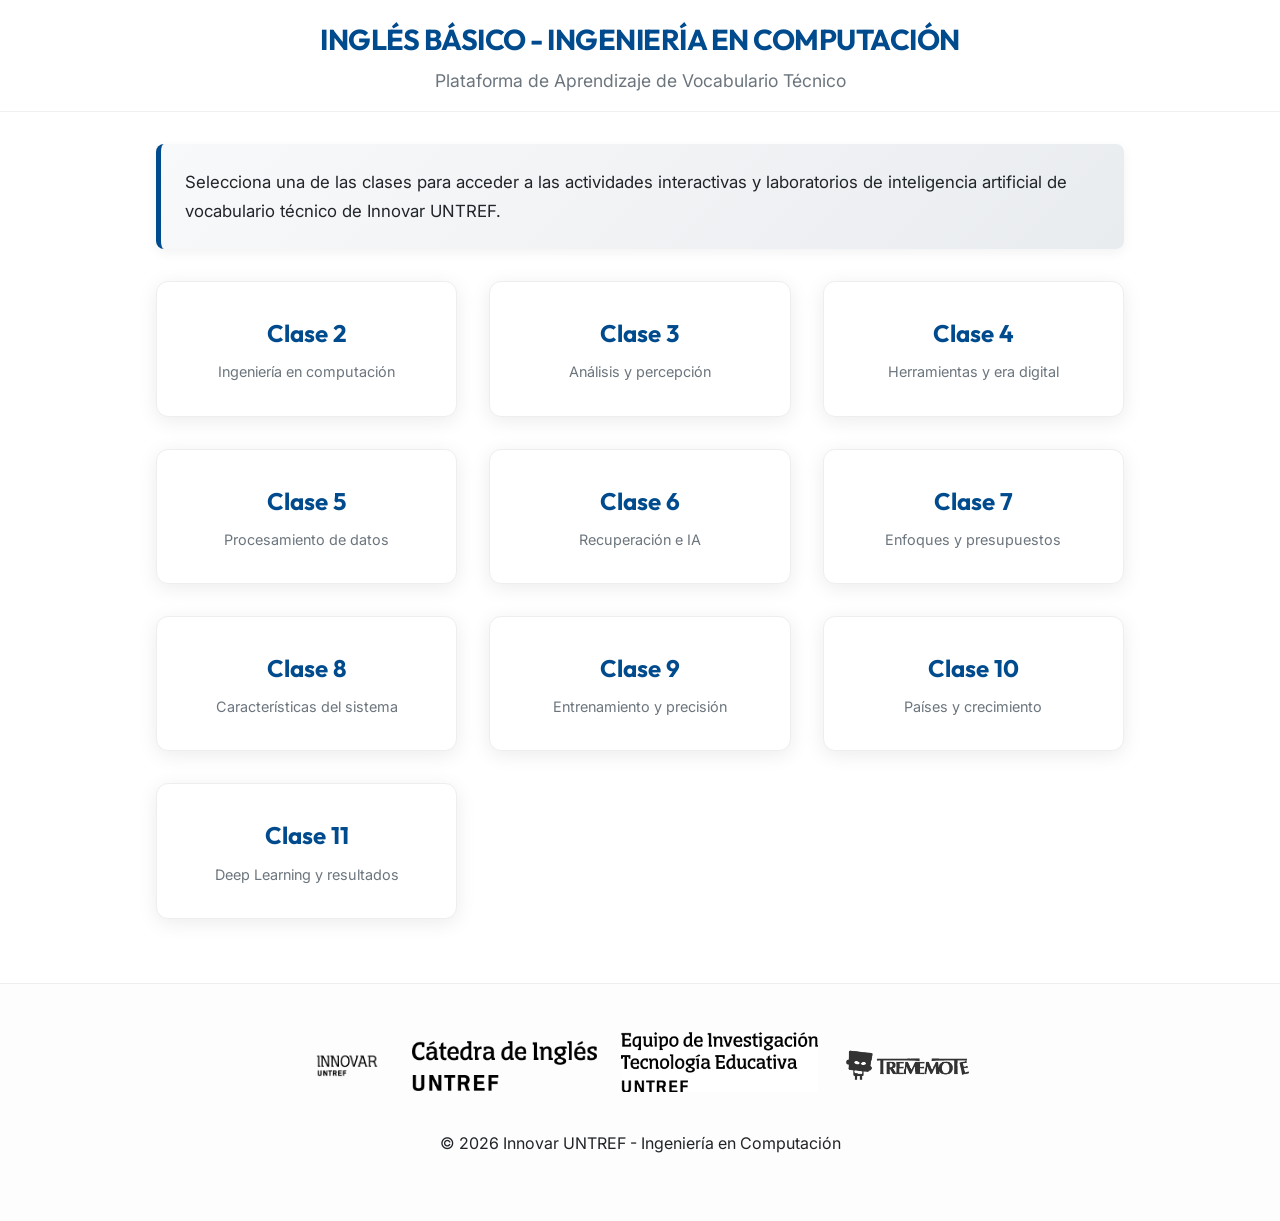
==== commit 434dd62d: "Add files via upload" ====
--- a/index.html
+++ b/index.html
@@ -1,210 +1,123 @@
-<!DOCTYPE html>
-<html lang="es">
-
-<head>
-    <meta charset="UTF-8">
-    <meta name="viewport" content="width=device-width, initial-scale=1.0">
-    <title>UNTREF EdTech - Inglés Técnico</title>
-    <link rel="stylesheet" href="style.css">
-    <link rel="preconnect" href="https://fonts.googleapis.com">
-    <link rel="preconnect" href="https://fonts.gstatic.com" crossorigin>
-    <link href="https://fonts.googleapis.com/css2?family=Inter:wght@400;600;700&family=Outfit:wght@400;700&display=swap"
-        rel="stylesheet">
-</head>
-
-<body class="untref-edtech-app">
-    <div id="result-modal" class="modal hidden">
-        <div class="modal-content result-content">
-            <div class="result-header">
-                <h2 id="result-title">¡Resultado!</h2>
-                <button id="close-result" class="close-btn">&times;</button>
-            </div>
-            <div id="result-body" class="result-body"></div>
-            <div id="result-stars" class="score-display justify-center"></div>
-            <div class="modal-footer">
-                <button id="close-result-btn" class="action-btn">Continuar</button>
-            </div>
-        </div>
-    </div>
-
-    <header class="app-header">
-        <h1 class="header-title">INGLÉS BÁSICO COMPUTACIÓN</h1>
-        <p class="header-subtitle">Clase 2: Vocabulario ingeniería en computación</p>
-    </header>
-
-    <nav class="app-nav">
-        <button class="hamburger-btn" id="hamburger-btn" aria-label="Abrir menú">
-            <span></span>
-            <span></span>
-            <span></span>
-        </button>
-        <div class="nav-links" id="nav-links">
-            <button class="nav-btn active" data-target="drag-drop">Matching</button>
-            <button class="nav-btn" data-target="crossword">Crossword</button>
-            <button class="nav-btn" data-target="hangman">Hangman</button>
-            <button class="nav-btn" data-target="word-scramble">Scramble</button>
-            <button class="nav-btn" data-target="speed-typing">Speed Typing</button>
-            <button class="nav-btn" data-target="ai-lab">AI Lab</button>
-        </div>
-    </nav>
-    <main class="app-content">
-        <!-- Drag & Drop -->
-        <section id="drag-drop" class="activity-section active">
-            <div class="activity-header">
-                <h2>Clasificación de Conceptos</h2>
-            </div>
-            <p>Arrastra los significados a su palabra técnica correspondiente.</p>
-            <div class="drag-container">
-                <div class="word-pool" id="word-pool"></div>
-                <div class="drop-zones"></div>
-            </div>
-            <div class="action-bar">
-                <button id="check-drag" class="action-btn">Verificar</button>
-                <button id="reset-drag" class="action-btn secondary">Reiniciar</button>
-            </div>
-        </section>
-
-        <!-- Crossword -->
-        <section id="crossword" class="activity-section">
-            <div class="activity-header">
-                <h2>Crossword Puzzle</h2>
-            </div>
-            <p>Resuelve el crucigrama con el vocabulario de la clase.</p>
-            <div class="crossword-container">
-                <div id="crossword-grid" class="grid-layout"></div>
-                <div class="clues">
-                    <h3>Pistas</h3>
-                    <ul id="clue-list"></ul>
-                </div>
-            </div>
-            <div class="action-bar">
-                <button id="check-crossword" class="action-btn">Verificar</button>
-                <button id="reset-crossword" class="action-btn secondary">Reiniciar</button>
-            </div>
-        </section>
-
-        <!-- Hangman -->
-        <section id="hangman" class="activity-section">
-            <div class="activity-header">
-                <h2>The Hangman</h2>
-            </div>
-            <p>Adivina el término técnico antes de que sea tarde.</p>
-            <div class="hangman-container">
-                <canvas id="hangman-canvas" width="200" height="250"></canvas>
-                <div class="game-info">
-                    <div id="word-display" class="word-display"></div>
-                    <div id="alphabet" class="alphabet"></div>
-                    <p id="hangman-hint"></p>
-                </div>
-            </div>
-            <div class="action-bar">
-                <button id="reset-hangman" class="action-btn">Reiniciar Juego</button>
-            </div>
-        </section>
-
-        <!-- Word Scramble -->
-        <section id="word-scramble" class="activity-section">
-            <div class="activity-header">
-                <h2>Word Scramble</h2>
-            </div>
-            <div class="game-instructions">
-                <strong>📝 Cómo jugar:</strong> Haz clic en las letras para construir la palabra técnica.
-            </div>
-            <div class="scramble-container">
-                <div id="scrambled-word" class="scrambled-word hidden"></div>
-                <div id="scramble-letters" class="word-bank"></div>
-                <div id="scramble-answer" class="typing-word">_ _ _</div>
-                <p id="scramble-hint" class="game-hint"></p>
-            </div>
-            <div class="action-bar">
-                <button id="check-scramble" class="action-btn">Verificar</button>
-                <button id="reset-scramble" class="action-btn secondary">Nueva Palabra</button>
-            </div>
-        </section>
-
-        <!-- Speed Typing -->
-        <section id="speed-typing" class="activity-section">
-            <div class="activity-header">
-                <h2>Speed Typing Challenge</h2>
-            </div>
-            <div class="game-instructions">
-                <strong>⚡ Cómo jugar:</strong> Escribe la <strong>traducción al castellano</strong> de la palabra en
-                inglés. <strong>Nota:</strong> Si no escribes la palabra correctamente, el sistema no te permitirá
-                avanzar hasta que esté bien escrita; no podrás continuar hasta lograrlo.
-            </div>
-            <div class="typing-container">
-                <div class="typing-stats">
-                    <span>Tiempo: <span id="typing-time">15</span>s</span>
-                    <span>Puntos: <span id="typing-points">0</span></span>
-                </div>
-                <div id="typing-word" class="typing-word">¿LISTO?</div>
-                <input type="text" id="typing-input" class="game-input" placeholder="Escribe aquí..." autocomplete="off"
-                    disabled>
-            </div>
-            <div class="action-bar">
-                <button id="start-typing" class="action-btn">Empezar Reto</button>
-                <button id="check-typing" class="action-btn" style="display: none;">Verificar</button>
-            </div>
-        </section>
-
-        <!-- AI Lab -->
-        <section id="ai-lab" class="activity-section">
-            <div class="activity-header">
-                <h2>AI Lab: Vocabulario Inteligente</h2>
-            </div>
-            <div class="innovar-disclaimer">
-                <p><strong>El AI Lab: Vocabulario Inteligente de Innovar UNTREF</strong> promueve sistemas abiertos,
-                    libres y gratuitos para que utilices sus contenidos con cualquier IA, logrando una compatibilidad
-                    universal mediante <strong>Embeddings</strong> que traducen conceptos a un lenguaje matemático común
-                    y <strong>Transformers</strong> que garantizan el contexto académico exacto; todo esto potenciado
-                    por nuestra curaduría de datos y arquitectura de prompts, diseñada específicamente para guiar al
-                    modelo y proporcionar una base de conocimiento sólida, permitiendo así reducir drásticamente las
-                    alucinaciones de la IA al seleccionar una palabra para generar un prompt experto.</p>
-            </div>
-
-            <div class="word-grid" id="ai-word-grid">
-                <!-- Cards injected here -->
-            </div>
-
-            <div id="prompt-modal" class="modal hidden">
-                <div class="modal-content">
-                    <div class="prompt-header">
-                        <span class="prompt-badge">IA Prompt Experto</span>
-                        <button id="close-modal" class="close-btn">&times;</button>
-                    </div>
-                    <div id="modal-word-title" style="font-weight: bold; margin-bottom: 1rem;"></div>
-                    <div id="prompt-content" class="prompt-content"></div>
-                    <div class="modal-footer">
-                        <button id="copy-prompt" class="action-btn">Copiar Prompt</button>
-                        <p class="copy-instruction">Presiona en alguna IA para pegar el prompt copiado</p>
-                        <div class="ai-platform-links">
-                            <a href="https://chat.openai.com/" target="_blank" class="ai-button chatgpt">ChatGPT</a>
-                            <a href="https://gemini.google.com/" target="_blank" class="ai-button gemini">Gemini</a>
-                            <a href="https://claude.ai/" target="_blank" class="ai-button claude">Claude</a>
-                            <a href="https://huggingface.ai/chat/" target="_blank" class="ai-button hf">HuggingFace</a>
-                            <a href="https://www.perplexity.ai/" target="_blank"
-                                class="ai-button perplexity">Perplexity</a>
-                        </div>
-                    </div>
-                </div>
-            </div>
-        </section>
-    </main>
- 
-    <footer class="app-footer">
-        <div class="footer-logo-container">
-            <img src="logo-innovar.png" alt="Innovar UNTREF" class="footer-logo innovar-logo">
-            <img src="logo-catedra.png" alt="Cátedra de Inglés UNTREF" class="footer-logo main-logo">
-            <div class="logo-with-text">
-                <img src="logo-investigacion-untref.png" alt="Equipo de Investigación Tecnología Educativa UNTREF" class="footer-logo research-logo">
-            </div>
-            <img src="logo-trememote.png" alt="Trememote" class="footer-logo">
-        </div>
-        <p>© 2026 Innovar UNTREF - Ingeniería en Computación</p>
-        <div id="feedback-toast" class="toast hidden"></div>
-    </footer>
-
-    <script src="script.js"></script>
-</body>
-
-</html>+<!DOCTYPE html>
+<html lang="es">
+
+<head>
+    <meta charset="UTF-8">
+    <meta name="viewport" content="width=device-width, initial-scale=1.0">
+    <title>UNTREF EdTech - Inglés Técnico</title>
+    <link rel="stylesheet" href="style.css">
+    <link rel="preconnect" href="https://fonts.googleapis.com">
+    <link rel="preconnect" href="https://fonts.gstatic.com" crossorigin>
+    <link href="https://fonts.googleapis.com/css2?family=Inter:wght@400;600;700&family=Outfit:wght@400;700&display=swap"
+        rel="stylesheet">
+    <style>
+        .class-grid {
+            display: grid;
+            grid-template-columns: repeat(auto-fill, minmax(280px, 1fr));
+            gap: 2rem;
+            margin-top: 2rem;
+        }
+
+        .class-card {
+            background: white;
+            padding: 2rem;
+            border-radius: 12px;
+            box-shadow: 0 4px 20px rgba(0, 0, 0, 0.08);
+            text-align: center;
+            text-decoration: none;
+            transition: all 0.3s ease;
+            border: 1px solid #eee;
+            display: flex;
+            flex-direction: column;
+            gap: 0.5rem;
+        }
+
+        .class-card:hover {
+            transform: translateY(-5px);
+            border-color: #004b8d;
+            box-shadow: 0 8px 25px rgba(0, 75, 141, 0.15);
+        }
+
+        .class-card h3 {
+            margin: 0;
+            font-size: 1.5rem;
+            color: #004b8d;
+        }
+
+        .class-card p {
+            margin: 0;
+            color: #6c757d;
+            font-size: 0.9rem;
+        }
+    </style>
+</head>
+
+<body class="untref-edtech-app">
+    <header class="app-header">
+        <h1 class="header-title">INGLÉS BÁSICO - INGENIERÍA EN COMPUTACIÓN</h1>
+        <p class="header-subtitle">Plataforma de Aprendizaje de Vocabulario Técnico</p>
+    </header>
+
+    <main class="app-content">
+        <div class="innovar-disclaimer">
+            <p>Selecciona una de las clases para acceder a las actividades interactivas y laboratorios de inteligencia artificial de vocabulario técnico de Innovar UNTREF.</p>
+        </div>
+
+        <div class="class-grid">
+            <a href="clase 2/clase2.html" class="class-card">
+                <h3>Clase 2</h3>
+                <p>Ingeniería en computación</p>
+            </a>
+            <a href="clase 3/clase3.html" class="class-card">
+                <h3>Clase 3</h3>
+                <p>Análisis y percepción</p>
+            </a>
+            <a href="clase 4/clase4.html" class="class-card">
+                <h3>Clase 4</h3>
+                <p>Herramientas y era digital</p>
+            </a>
+            <a href="clase 5/clase5.html" class="class-card">
+                <h3>Clase 5</h3>
+                <p>Procesamiento de datos</p>
+            </a>
+            <a href="clase 6/clase6.html" class="class-card">
+                <h3>Clase 6</h3>
+                <p>Recuperación e IA</p>
+            </a>
+            <a href="clase 7/clase7.html" class="class-card">
+                <h3>Clase 7</h3>
+                <p>Enfoques y presupuestos</p>
+            </a>
+            <a href="clase 8/clase8.html" class="class-card">
+                <h3>Clase 8</h3>
+                <p>Características del sistema</p>
+            </a>
+            <a href="clase 9/clase9.html" class="class-card">
+                <h3>Clase 9</h3>
+                <p>Entrenamiento y precisión</p>
+            </a>
+            <a href="clase 10/clase10.html" class="class-card">
+                <h3>Clase 10</h3>
+                <p>Países y crecimiento</p>
+            </a>
+            <a href="clase 11/clase11.html" class="class-card">
+                <h3>Clase 11</h3>
+                <p>Deep Learning y resultados</p>
+            </a>
+        </div>
+    </main>
+
+    <footer class="app-footer">
+        <div class="footer-logo-container">
+            <img src="logo-innovar.png" alt="Innovar UNTREF" class="footer-logo innovar-logo">
+            <img src="logo-catedra.png" alt="Cátedra de Inglés UNTREF" class="footer-logo main-logo">
+            <div class="logo-with-text">
+                <img src="logo-investigacion-untref.png" alt="Equipo de Investigación" class="footer-logo research-logo">
+            </div>
+            <img src="logo-trememote.png" alt="Trememote" class="footer-logo">
+        </div>
+        <p>© 2026 Innovar UNTREF - Ingeniería en Computación</p>
+    </footer>
+</body>
+
+</html>
--- a/style.css
+++ b/style.css
@@ -27,50 +27,77 @@
     overflow-x: hidden;
 }
 
-html, body {
+/* For seamless embedding */
+html,
+body {
     overflow-y: auto;
     scrollbar-width: none;
+    /* Firefox */
     -ms-overflow-style: none;
+    /* IE/Edge */
 }
 
 body::-webkit-scrollbar {
     display: none;
-}
-
-.ai-platform-links {
-    display: flex;
-    flex-wrap: wrap;
-    gap: 12px;
-    justify-content: center;
-    margin-top: 1.5rem;
-}
-
-.ai-button {
-    padding: 12px 24px;
-    border-radius: 50px;
-    text-decoration: none;
-    font-weight: 700;
-    font-size: 1rem;
-    transition: all 0.3s ease;
-    display: inline-block;
-    box-shadow: 0 4px 10px rgba(0,0,0,0.1);
-}
-
-.ai-button:hover {
-    transform: translateY(-3px);
-    box-shadow: 0 6px 15px rgba(0,0,0,0.2);
-}
-
-.chatgpt { background: #000000 !important; color: white !important; }
-.gemini { background: #4285f4 !important; color: white !important; }
-.claude { background: #d97757 !important; color: white !important; }
-.hf { background: #ffbd00 !important; color: #000 !important; }
-.perplexity { background: #20b2aa !important; color: white !important; }
-.yg { background: #f44336 !important; color: white !important; width: auto !important; border-radius: 50px !important; }
-
-.copy-instruction { font-size: 0.85rem; color: #666; margin: 10px 0 15px; font-style: italic; }
-
-h1, h2, h3 {
+    /* Chrome/Safari */
+}
+
+.chatgpt {
+    background: #000000 !important;
+    color: white !important;
+    border: none !important;
+}
+
+.chatgpt svg {
+    margin-right: 8px;
+}
+
+.gemini {
+    background: #4285f4 !important;
+    color: white !important;
+    border: none !important;
+}
+
+.claude {
+    background: #d97757 !important;
+    color: white !important;
+    border: none !important;
+}
+
+.hf {
+    background: #ffbd00 !important;
+    color: #000 !important;
+    border: none !important;
+}
+
+.perplexity {
+    background: #20b2aa !important;
+    color: white !important;
+    border: none !important;
+}
+
+.yg {
+    background: #f44336 !important;
+    color: white !important;
+    border: none !important;
+    width: 60px !important;
+    border-radius: 20px !important;
+}
+
+.copy-instruction {
+    font-size: 0.85rem;
+    color: #666;
+    margin: 10px 0 15px;
+    font-style: italic;
+}
+
+.close-btn {
+    color: var(--text-color);
+}
+
+h1,
+h2,
+h3 {
     font-family: 'Outfit', sans-serif;
     color: var(--primary-color);
 }
@@ -82,48 +109,135 @@
     border-bottom: 1px solid #f0f0f0;
 }
 
-.header-title { margin: 0; font-size: 1.8rem; letter-spacing: -0.5px; text-transform: uppercase; }
-.header-subtitle { margin: 0.3rem 0 0; font-size: 1.1rem; color: var(--muted-text); }
+.header-title {    margin: 0;    font-size: 1.8rem;    letter-spacing: -0.5px;    text-transform: uppercase;}.header-subtitle {    margin: 0.3rem 0 0;    font-size: 1.1rem;    color: var(--muted-text);}
 
 .app-nav {
+    display: flex;
+    justify-content: center;
+    background: var(--primary-color);
+    padding: 0.5rem;
+    gap: 1rem;
     position: sticky;
     top: 0;
     z-index: 100;
-    background: var(--primary-color);
-    padding: 0.5rem 1.5rem;
-    display: flex;
-    justify-content: center;
-    align-items: center;
-}
-
-.nav-links {
-    display: flex;
-    flex-wrap: wrap;
-    gap: 0.5rem;
-    justify-content: center;
 }
 
 .nav-btn {
-    background: rgba(255, 255, 255, 0.1);
-    border: 1px solid rgba(255, 255, 255, 0.2);
+    background: transparent;
+    border: none;
     color: white;
-    padding: 0.75rem 1.8rem;
+    padding: 0.75rem 1.5rem;
     cursor: pointer;
     font-weight: 600;
-    border-radius: 50px; /* Fully rounded */
+    border-radius: var(--border-radius);
     transition: all 0.3s ease;
-    box-shadow: 0 4px 10px rgba(0, 0, 0, 0.1);
-}
-
-.nav-btn:hover { 
-    background: rgba(255, 255, 255, 0.25);
-    transform: translateY(-2px);
-}
-
-.nav-btn.active { 
-    background: white; 
+}
+
+.nav-btn:hover {
+    background: rgba(255, 255, 255, 0.1);
+}
+
+.nav-btn.active {
+    background: white;
     color: var(--primary-color);
-    box-shadow: 0 6px 15px rgba(255, 255, 255, 0.3);
+}
+
+/* Home button container at the bottom */
+.main-back-container {
+    padding: 3rem 1.5rem;
+    text-align: center;
+    max-width: 1000px;
+    margin: 0 auto;
+}
+
+.action-btn.back-main-btn {
+    text-decoration: none;
+    display: inline-flex;
+    align-items: center;
+    background: var(--primary-color) !important;
+    gap: 10px;
+    padding: 1.2rem 2.5rem;
+    font-size: 1.1rem;
+    box-shadow: 0 4px 15px rgba(0, 75, 141, 0.2);
+}
+
+.action-btn.back-main-btn:hover {
+    background: var(--primary-light) !important;
+    transform: translateY(-2px) scale(1.05);
+}
+
+/* Hamburger Menu styles */
+.hamburger-btn {
+    display: none;
+    flex-direction: column;
+    justify-content: space-around;
+    width: 28px;
+    height: 22px;
+    background: transparent;
+    border: none;
+    cursor: pointer;
+    padding: 0;
+    margin-right: auto;
+}
+
+.hamburger-btn span {
+    width: 100%;
+    height: 3px;
+    background: white;
+    border-radius: 10px;
+    transition: all 0.3s ease;
+}
+
+.hamburger-btn.open span:nth-child(1) {
+    transform: rotate(45deg) translate(5px, 5px);
+}
+
+.hamburger-btn.open span:nth-child(2) {
+    opacity: 0;
+}
+
+.hamburger-btn.open span:nth-child(3) {
+    transform: rotate(-45deg) translate(7px, -7px);
+}
+
+@media (max-width: 768px) {
+    .app-nav {
+        padding: 0.8rem 1.5rem;
+        justify-content: space-between;
+        align-items: center;
+    }
+
+    .hamburger-btn {
+        display: flex;
+        order: 1;
+    }
+
+    .nav-links {
+        display: none;
+        position: absolute;
+        top: 100%;
+        left: 0;
+        right: 0;
+        background: var(--primary-color);
+        flex-direction: column;
+        padding: 1rem;
+        box-shadow: 0 10px 15px rgba(0,0,0,0.1);
+        z-index: 99;
+    }
+
+    .nav-links.open {
+        display: flex;
+    }
+
+    .nav-btn {
+        width: 100%;
+        text-align: left;
+    }
+
+    .nav-btn.back-btn {
+        margin-right: 0;
+        margin-bottom: 0.5rem;
+    }
 }
 
 .app-content {
@@ -147,12 +261,25 @@
 }
 
 @keyframes fadeIn {
-    from { opacity: 0; transform: translateY(10px); }
-    to { opacity: 1; transform: translateY(0); }
-}
-
-/* Drag & Drop */
-.drag-container { margin: 2rem 0; display: flex; flex-direction: column; gap: 2rem; }
+    from {
+        opacity: 0;
+        transform: translateY(10px);
+    }
+
+    to {
+        opacity: 1;
+        transform: translateY(0);
+    }
+}
+
+/* Drag & Drop Paired Layout */
+.drag-container {
+    margin: 2rem 0;
+    display: flex;
+    flex-direction: column;
+    gap: 2rem;
+}
+
 .word-pool {
     display: flex;
     flex-wrap: wrap;
@@ -178,6 +305,10 @@
     transition: transform 0.2s, background 0.3s;
 }
 
+.draggable.dragging {
+    opacity: 0.5;
+}
+
 .drop-zones {
     display: grid;
     grid-template-columns: repeat(auto-fill, minmax(220px, 1fr));
@@ -196,7 +327,11 @@
     transition: border-color 0.3s;
 }
 
-/* AI Lab */
+.drop-slot:hover {
+    border-color: var(--primary-color);
+}
+
+/* AI Lab Disclaimer Premium Styling */
 .innovar-disclaimer {
     background: linear-gradient(135deg, #f8f9fa 0%, #e9ecef 100%);
     border-left: 5px solid var(--primary-color);
@@ -206,10 +341,23 @@
     box-shadow: 0 4px 12px rgba(0, 0, 0, 0.05);
 }
 
+.innovar-disclaimer p {
+    margin: 0;
+    color: var(--text-color);
+    font-size: 1.05rem;
+    line-height: 1.7;
+}
+
+.innovar-disclaimer strong {
+    color: var(--primary-color);
+}
+
+/* AI Lab Redesign */
 .word-grid {
     display: grid;
     grid-template-columns: repeat(auto-fill, minmax(220px, 1fr));
     gap: 1.5rem;
+    margin-top: 1rem;
 }
 
 .word-card {
@@ -219,36 +367,86 @@
     box-shadow: 0 4px 15px rgba(0, 0, 0, 0.05);
     border: 1px solid #eee;
     text-align: center;
-    transition: transform 0.3s ease;
-}
-
-.word-card:hover { transform: translateY(-5px); border-color: var(--primary-color); }
+    transition: transform 0.3s ease, border-color 0.3s;
+}
+
+.word-card:hover {
+    transform: translateY(-5px);
+    border-color: var(--primary-color);
+}
+
+.word-card h3 {
+    margin: 0;
+    font-size: 1.2rem;
+    color: var(--primary-color);
+    text-transform: uppercase;
+}
+
+.word-card p {
+    color: var(--muted-text);
+    font-size: 0.9rem;
+    margin: 0.5rem 0 1.2rem;
+}
+
+.card-actions {
+    display: flex;
+    flex-wrap: wrap;
+    gap: 8px;
+    justify-content: center;
+}
+
+.card-btn {
+    width: 35px;
+    height: 35px;
+    border-radius: 50%;
+    display: flex;
+    align-items: center;
+    justify-content: center;
+    text-decoration: none;
+    font-size: 1.1rem;
+    background: #f8f9fa;
+    border: 1px solid #ddd;
+    transition: all 0.2s;
+}
+
+.card-btn:hover {
+    background: #eee;
+    transform: scale(1.1);
+}
+
+.card-btn.prompt {
+    background: var(--secondary-color);
+    color: white;
+    border: none;
+    cursor: pointer;
+}
+
+.card-btn.yt {
+    background: #ff0000;
+    color: white;
+    border: none;
+}
 
 .prompt-btn-text {
     background: var(--primary-color);
     color: white;
     border: none;
-    padding: 10px 20px;
-    border-radius: 50px; /* Fully rounded premium style */
-    font-size: 0.9rem;
-    font-weight: 700;
+    padding: 6px 15px;
+    border-radius: 20px;
+    font-size: 0.8rem;
+    font-weight: bold;
     cursor: pointer;
     width: 100%;
     margin-bottom: 10px;
-    transition: all 0.3s ease;
-    box-shadow: 0 4px 12px rgba(0, 75, 141, 0.2);
-}
-
-.prompt-btn-text:hover {
-    background: var(--primary-light);
-    transform: translateY(-2px);
-    box-shadow: 0 6px 15px rgba(0, 75, 141, 0.3);
-}
-
-/* Modal & Terminal Prompt */
+}
+
+/* Modal Styles */
 .modal {
     position: fixed;
-    top: 0; left: 0; width: 100%; height: 100%;
+    top: 0;
+    left: 0;
+    width: 100%;
+    height: 100%;
     background: rgba(0, 0, 0, 0.7);
     z-index: 1000;
     display: flex;
@@ -257,143 +455,447 @@
     backdrop-filter: blur(4px);
 }
 
-.modal.hidden { display: none; }
-
 .modal-content {
     background: #ffffff;
+    color: var(--text-color);
     width: 90%;
     max-width: 650px;
     padding: 2.5rem;
     border-radius: var(--border-radius);
+    box-shadow: 0 20px 50px rgba(0, 0, 0, 0.2);
+    border: 1px solid #eee;
     max-height: 90vh;
     overflow-y: auto;
 }
 
 .prompt-content {
-    font-family: 'Courier New', Courier, monospace;
-    background: #000000;
-    color: #ffffff; /* Change to white as requested */
-    padding: 1.8rem;
-    border-radius: 12px;
-    border: 3px solid #444;
-    line-height: 1.5;
+    font-family: 'Inter', sans-serif;
+    background: #f1f3f5;
+    color: #333;
+    padding: 1.5rem;
+    border-radius: 8px;
+    border: 1px solid #dee2e6;
+    line-height: 1.6;
+    font-size: 1rem;
+    margin: 1.5rem 0;
     white-space: pre-wrap;
     user-select: all;
-    box-shadow: inset 0 0 20px rgba(255, 255, 255, 0.05);
-}
-
-.action-btn, 
-#check-drag, #reset-drag, 
-#check-fill, #reset-fill, 
-#check-crossword, #reset-crossword, 
-#reset-hangman, #reset-scramble, 
-#start-typing, #check-typing {
-    background: var(--primary-color);
+}
+
+.ai-platform-links {
+    display: flex;
+    flex-wrap: wrap;
+    gap: 0.8rem;
+    justify-content: center;
+    margin-top: 1rem;
+}
+
+.ai-button {
+    text-decoration: none;
+    padding: 10px 18px;
+    border-radius: 8px;
+    font-size: 0.85rem;
+    font-weight: bold;
+    color: white;
+    transition: all 0.2s;
+    display: flex;
+    align-items: center;
+    gap: 8px;
+    box-shadow: 0 2px 4px rgba(0, 0, 0, 0.1);
+}
+
+.ai-button:hover {
+    transform: translateY(-2px);
+    box-shadow: 0 4px 8px rgba(0, 0, 0, 0.15);
+}
+
+.ai-badge {
+    background: rgba(255, 255, 255, 0.2);
+    padding: 2px 6px;
+    border-radius: 4px;
+    font-size: 0.7rem;
+}
+
+.modal-footer {
+    border-top: 1px solid rgba(255, 255, 255, 0.1);
+    padding-top: 1.5rem;
+    margin-top: 1.5rem;
+    display: flex;
+    flex-direction: column;
+    gap: 1rem;
+}
+
+.slot-label {
+    font-weight: 700;
+    color: var(--primary-color);
+    font-size: 1.1rem;
+    text-transform: uppercase;
+}
+
+.slot-content {
+    min-height: 45px;
+    width: 100%;
+    background: #fcfcfc;
+    border: 1px dashed #ccc;
+    border-radius: 30px;
+    display: flex;
+    align-items: center;
+    justify-content: center;
+}
+
+/* Fill in Blanks */
+.word-bank {
+    display: flex;
+    flex-wrap: wrap;
+    gap: 0.8rem;
+    padding: 1rem;
+    background: rgba(0, 75, 141, 0.05);
+    border-radius: var(--border-radius);
+    margin-bottom: 1.5rem;
+    justify-content: center;
+    border: 1px solid rgba(0, 75, 141, 0.1);
+}
+
+.bank-word {
+    background: white;
+    padding: 0.4rem 0.8rem;
+    border-radius: 4px;
+    border: 1px solid #ddd;
+    font-size: 0.9rem;
+    color: var(--primary-color);
+    font-weight: 600;
+}
+
+.fill-paragraph {
+    font-size: 1.1rem;
+    line-height: 2.2;
+    text-align: justify;
+}
+
+.fill-input {
+    border: none;
+    border-bottom: 2px solid var(--primary-color);
+    background: rgba(0, 75, 141, 0.05);
+    padding: 2px 8px;
+    width: auto;
+    min-width: 80px;
+    text-align: center;
+    font-family: inherit;
+    font-weight: 600;
+    margin: 0 4px;
+    border-radius: 4px 4px 0 0;
+    transition: all 0.3s ease;
+}
+
+.fill-input::placeholder {
+    color: var(--error-color);
+    font-size: 0.85rem;
+    opacity: 0.8;
+}
+
+/* Crossword */
+.crossword-container {
+    display: flex;
+    gap: 2rem;
+    flex-wrap: wrap;
+    align-items: flex-start;
+    justify-content: center;
+    margin-top: 1rem;
+}
+
+.grid-layout {
+    background: white;
+    padding: 10px;
+    border-radius: 8px;
+    box-shadow: 0 4px 15px rgba(0, 0, 0, 0.1);
+}
+
+.grid-cell {
+    width: 25px;
+    height: 25px;
+    border: 1px solid #ddd;
+    display: flex;
+    align-items: center;
+    justify-content: center;
+    position: relative;
+    background: white;
+}
+
+.grid-cell input {
+    width: 100%;
+    height: 100%;
+    border: none;
+    text-align: center;
+    font-size: 1rem;
+    font-weight: bold;
+    text-transform: uppercase;
+}
+
+.empty-cell {
+    background: #333;
+    border-color: #333;
+}
+
+.cell-num {
+    position: absolute;
+    top: 1px;
+    left: 1px;
+    font-size: 0.55rem;
+    color: var(--primary-color);
+    font-weight: bold;
+    z-index: 10;
+    line-height: 1;
+    background: rgba(255, 255, 255, 0.8);
+    pointer-events: none;
+}
+
+.clues {
+    flex: 1;
+    min-width: 250px;
+    text-align: left;
+}
+
+.clues ul {
+    list-style: none;
+    padding: 0;
+}
+
+.clues li {
+    margin-bottom: 0.8rem;
+    padding-bottom: 0.5rem;
+    border-bottom: 1px solid #eee;
+}
+
+.hangman-container {
+    display: flex;
+    align-items: center;
+    gap: 3rem;
+    flex-wrap: wrap;
+    justify-content: center;
+}
+
+.word-display {
+    font-size: 2.5rem;
+    letter-spacing: 0.5rem;
+    font-family: monospace;
+    margin-bottom: 1.5rem;
+}
+
+/* Scoring & Buttons */
+.section-header {
+    display: flex;
+    justify-content: space-between;
+    align-items: center;
+    margin-bottom: 1rem;
+    border-bottom: 2px solid rgba(0, 75, 141, 0.1);
+    padding-bottom: 0.5rem;
+}
+
+.score-display {
+    display: flex;
+    gap: 4px;
+}
+
+.untref-star {
+    font-size: 1.5rem;
+    color: #ffd700;
+    text-shadow: 0 0 5px rgba(255, 215, 0, 0.5);
+    animation: bounce 0.5s ease;
+}
+
+@keyframes bounce {
+
+    0%,
+    100% {
+        transform: scale(1);
+    }
+
+    50% {
+        transform: scale(1.3);
+    }
+}
+
+.action-bar {
+    display: flex;
+    gap: 1rem;
+    margin-top: 2rem;
+}
+
+.action-btn.secondary {
+    background: #6c757d;
+}
+
+.alphabet {
+    display: grid;
+    grid-template-columns: repeat(auto-fill, minmax(35px, 1fr));
+    gap: 5px;
+    max-width: 400px;
+}
+
+.letter-btn {
+    padding: 10px;
+    cursor: pointer;
+    border: 1px solid #ddd;
+    background: white;
+    border-radius: 5px;
+}
+
+.letter-btn:disabled {
+    opacity: 0.5;
+    cursor: not-allowed;
+}
+
+.letter-btn.correct {
+    background: var(--success-color);
+    color: white;
+}
+
+.letter-btn.wrong {
+    background: var(--error-color);
+    color: white;
+}
+
+/* Action Buttons */
+.action-btn {
+    background: var(--secondary-color);
     color: white;
     border: none;
-    padding: 0.8rem 1.8rem;
-    border-radius: 50px; /* Consistent rounded style */
+    padding: 1rem 2rem;
+    border-radius: var(--border-radius);
     cursor: pointer;
     font-weight: 700;
-    transition: all 0.3s ease;
-    box-shadow: 0 4px 10px rgba(0, 75, 141, 0.15);
-}
-
-.action-btn:hover, 
+    margin-top: 2rem;
+    transition: transform 0.2s;
+}
+
 .action-btn:hover {
-    transform: translateY(-2px);
-    background: var(--primary-light);
-    box-shadow: 0 6px 15px rgba(0, 75, 141, 0.25);
-}
-
-.action-btn.secondary {
-    background: #6c757d;
-}
-
-.score-display { display: flex; gap: 4px; }
-.score-display.justify-center { justify-content: center; margin: 10px 0; }
-.untref-star { font-size: 1.5rem; color: #ffd700; }
+    transform: scale(1.02);
+    filter: brightness(1.1);
+}
+
+/* Toast */
+.toast {
+    position: fixed;
+    bottom: 2rem;
+    left: 50%;
+    transform: translateX(-50%);
+    padding: 1rem 2rem;
+    border-radius: 50px;
+    color: white;
+    font-weight: 600;
+    z-index: 1000;
+    transition: opacity 0.3s;
+}
+
+.toast.success {
+    background: var(--success-color);
+}
+
+.toast.error {
+    background: var(--error-color);
+}
+
+.hidden {
+    opacity: 0;
+    pointer-events: none;
+}
 
 .game-instructions {
     background: rgba(0, 75, 141, 0.05);
     border-left: 4px solid var(--primary-color);
-    padding: 1rem;
+    padding: 1rem 1.5rem;
     margin-bottom: 2rem;
+    border-radius: 0 8px 8px 0;
+    font-size: 0.95rem;
+    color: #444;
+    line-height: 1.5;
+    text-align: left;
+}
+
+.game-instructions strong {
+    color: var(--primary-color);
+}
+
+.scramble-container,
+.typing-container {
+    padding: 2.5rem;
+    background: #fdfdfd;
+    border-radius: var(--border-radius);
+    text-align: center;
+    border: 2px dashed #eee;
+    margin: 2rem 0;
+    transition: all 0.3s ease;
+}
+
+.scrambled-word {
+    font-size: 3rem;
+    font-weight: 800;
+    letter-spacing: 12px;
+    color: var(--primary-color);
+    margin-bottom: 1.5rem;
+    text-transform: uppercase;
+    text-shadow: 2px 2px 0 rgba(0, 0, 0, 0.05);
+}
+
+.typing-word {
+    font-size: 3.5rem;
+    font-weight: 800;
+    color: var(--secondary-color);
+    margin: 2rem 0;
+    min-height: 5rem;
+    display: flex;
+    align-items: center;
+    justify-content: center;
+    text-shadow: 2px 2px 0 rgba(0, 0, 0, 0.05);
+}
+
+.game-hint {
+    color: #666;
+    font-style: italic;
+    margin-bottom: 2rem;
+    font-size: 1.1rem;
 }
 
 .game-input {
     width: 100%;
     max-width: 450px;
-    padding: 1rem;
+    padding: 1.2rem;
     border: 2px solid #ddd;
     border-radius: 12px;
     font-size: 1.4rem;
     text-align: center;
-}
-
-/* Hanging, Scramble, Crossword, Typing - Restored Simplified */
-.hangman-container { display: flex; align-items: center; gap: 3rem; flex-wrap: wrap; justify-content: center; }
-.word-display { font-size: 2.5rem; letter-spacing: 0.5rem; font-family: monospace; }
-.alphabet { display: grid; grid-template-columns: repeat(auto-fill, minmax(35px, 1fr)); gap: 5px; max-width: 400px; }
-.letter-btn { padding: 10px; cursor: pointer; border: 1px solid #ddd; background: white; border-radius: 5px; }
-
-.scramble-container, .typing-container { padding: 2rem; text-align: center; border: 2px dashed #eee; margin: 2rem 0; }
-.scrambled-word { font-size: 3rem; font-weight: 800; color: var(--primary-color); }
-.typing-word { font-size: 3.5rem; font-weight: 800; color: var(--secondary-color); margin: 1rem 0; }
-
-.crossword-container { 
-    display: flex; 
-    gap: 3rem; 
-    flex-wrap: wrap; 
-    justify-content: center; 
-    margin-top: 2rem;
-    background: #f8f9fa;
-    padding: 2rem;
-    border-radius: 15px;
-}
-.grid-layout { 
-    background: white; 
-    padding: 15px; 
-    border-radius: 8px; 
-    box-shadow: 0 10px 30px rgba(0,0,0,0.05);
-    border: 1px solid #eee;
-}
-.grid-cell { 
-    width: 35px; 
-    height: 35px; 
-    border: 1px solid #ccc; 
-    display: flex; 
-    align-items: center; 
-    justify-content: center; 
-    position: relative;
+    outline: none;
+    transition: all 0.3s;
     background: white;
-}
-.grid-cell input { 
-    width: 100%; 
-    height: 100%; 
-    border: none; 
-    text-align: center; 
-    text-transform: uppercase; 
-    font-weight: 700;
-    font-size: 1.1rem;
+    box-shadow: inset 0 2px 4px rgba(0, 0, 0, 0.05);
+}
+
+.game-input:focus {
+    border-color: var(--primary-color);
+    box-shadow: 0 0 0 4px rgba(0, 75, 141, 0.1);
+}
+
+.game-input:disabled {
+    background: #f1f3f5;
+    cursor: not-allowed;
+    opacity: 0.7;
+}
+
+.typing-stats {
+    display: flex;
+    justify-content: center;
+    gap: 3rem;
+    font-weight: 800;
     color: var(--primary-color);
-}
-.grid-cell input:focus {
-    background: #fff8e1;
-    outline: none;
-}
-.empty-cell { background: #333; border: 1px solid #333; }
-.cell-num {
-    position: absolute;
-    top: 2px;
-    left: 2px;
-    font-size: 9px;
-    font-weight: bold;
-    color: #666;
-    pointer-events: none;
-}
-
-/* Footer */
+    font-size: 1.3rem;
+    margin-bottom: 1rem;
+    background: rgba(0, 75, 141, 0.05);
+    padding: 10px 20px;
+    border-radius: 30px;
+    display: inline-flex;
+}
+
+/* Footer & Logos */
 .app-footer {
     background: #fdfdfd;
     padding: 3rem 1.5rem;
@@ -407,56 +909,57 @@
     justify-content: center;
     align-items: center;
     gap: 3rem;
+    margin-bottom: 2rem;
     flex-wrap: wrap;
 }
 
-.footer-logo { 
-    max-height: 30px; 
-    opacity: 1; 
-    transition: transform 0.3s ease;
-}
-
-.footer-logo:not(.research-logo) {
-    filter: brightness(0); 
-}
-
-.footer-logo:hover { transform: scale(1.05); }
-
-.footer-logo.innovar-logo { max-height: 110px !important; }
-.footer-logo.research-logo { 
-    max-height: 100px !important; 
-    filter: none !important; 
-} 
-.footer-logo.main-logo { max-height: 65px !important; }
-
-.logo-with-text {
-    display: flex;
-    flex-direction: column;
-    align-items: center;
-    gap: 5px;
-}
-
-.logo-label {
-    font-size: 0.7rem;
-    font-weight: 800;
-    color: #000;
-    text-transform: uppercase;
-    letter-spacing: 0.5px;
-    line-height: 1.2;
-}
-
-/* Hamburger Menu Logic */
-.hamburger-btn {
-    display: none;
-    flex-direction: column;
-    gap: 5px;
-    background: none;
-    border: none;
-}
-
-@media (max-width: 768px) {
-    .nav-links { display: none; }
-    .hamburger-btn { display: flex; }
-    .footer-logo-container { gap: 1.5rem; }
-    .footer-logo.innovar-logo { max-height: 80px !important; }
-}+.footer-logo {
+    max-height: 45px;
+    width: auto;
+    object-fit: contain;
+    filter: grayscale(1) brightness(0);
+    opacity: 0.8;
+    transition: all 0.3s ease;
+}
+
+.footer-logo.main-logo {
+    max-height: 80px;
+    opacity: 1;
+}
+
+.footer-logo.innovar-logo {
+    max-height: 65px;
+    opacity: 1;
+}
+
+.footer-logo.research-logo {
+    max-height: 60px;
+    opacity: 1;
+    filter: invert(1); /* Fondo blanco, letras negras */
+}
+
+    .footer-logo-container {
+        gap: 1.5rem;
+    }
+
+    .footer-logo {
+        max-height: 35px;
+    }
+
+    .footer-logo.main-logo {
+        max-height: 50px;
+    }
+
+    .footer-logo.innovar-logo {
+        max-height: 45px;
+    }
+
+    .nav-btn {
+        padding: 0.5rem 0.8rem;
+        font-size: 0.8rem;
+    }
+
+    .hangman-container {
+        flex-direction: column;
+    }
+}
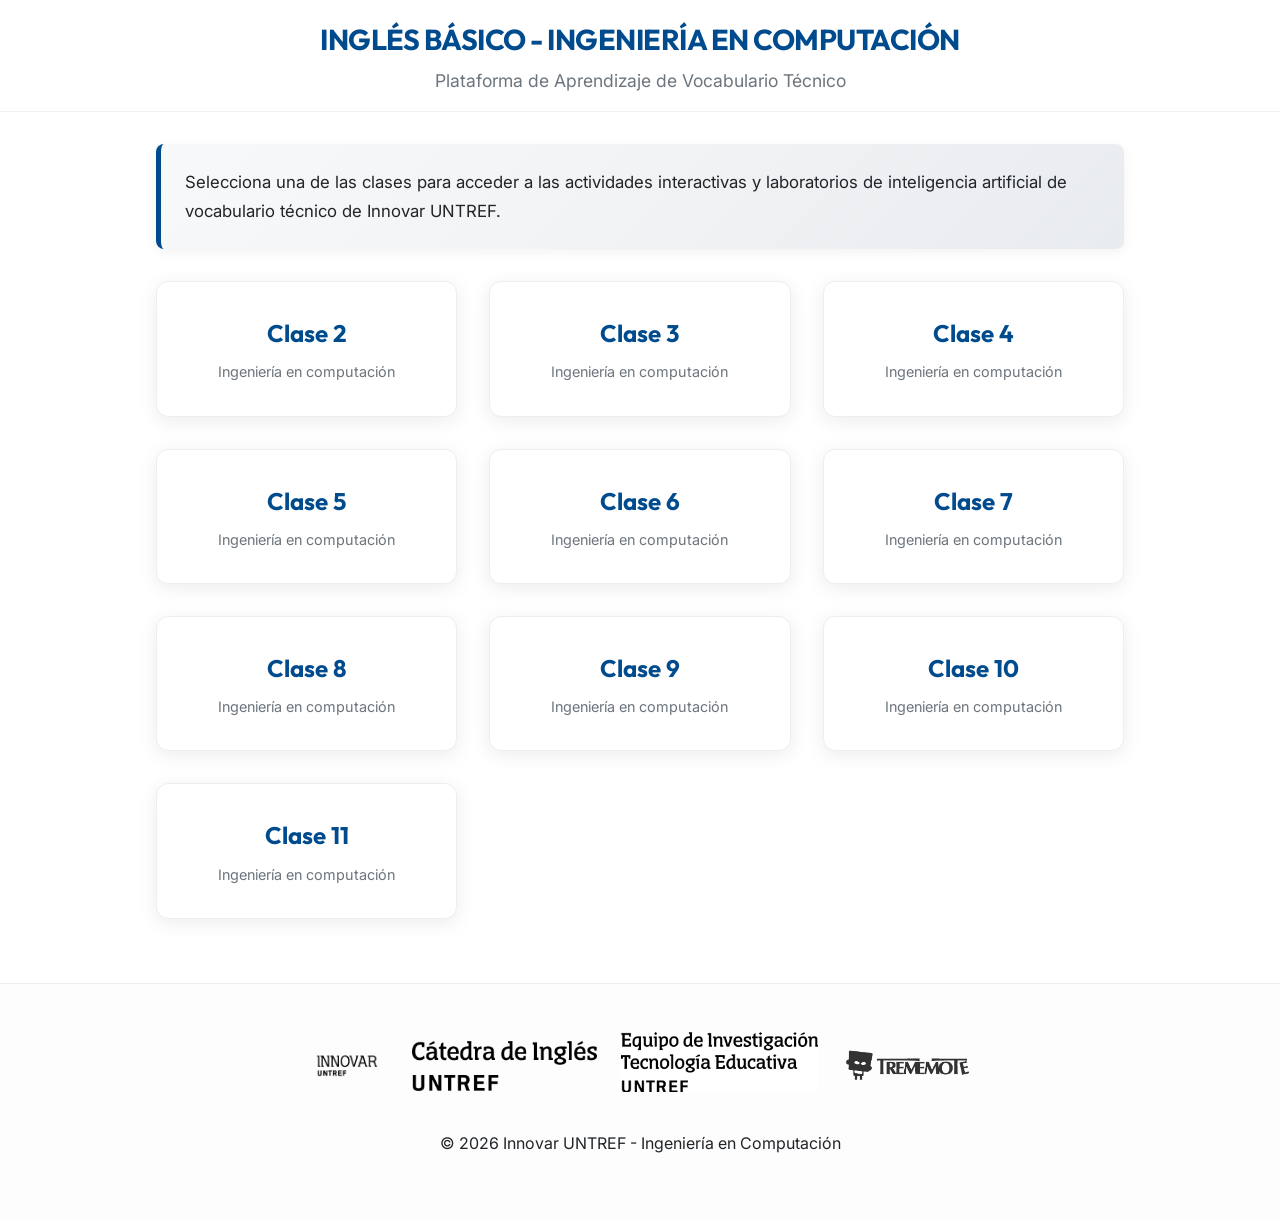
==== commit 85399233: "Add files via upload" ====
--- a/index.html
+++ b/index.html
@@ -60,7 +60,8 @@
 
     <main class="app-content">
         <div class="innovar-disclaimer">
-            <p>Selecciona una de las clases para acceder a las actividades interactivas y laboratorios de inteligencia artificial de vocabulario técnico de Innovar UNTREF.</p>
+            <p>Selecciona una de las clases para acceder a las actividades interactivas y laboratorios de inteligencia
+                artificial de vocabulario técnico de Innovar UNTREF.</p>
         </div>
 
         <div class="class-grid">
@@ -70,39 +71,39 @@
             </a>
             <a href="clase 3/clase3.html" class="class-card">
                 <h3>Clase 3</h3>
-                <p>Análisis y percepción</p>
+                <p>Ingeniería en computación</p>
             </a>
             <a href="clase 4/clase4.html" class="class-card">
                 <h3>Clase 4</h3>
-                <p>Herramientas y era digital</p>
+                <p>Ingeniería en computación</p>
             </a>
             <a href="clase 5/clase5.html" class="class-card">
                 <h3>Clase 5</h3>
-                <p>Procesamiento de datos</p>
+                <p>Ingeniería en computación</p>
             </a>
             <a href="clase 6/clase6.html" class="class-card">
                 <h3>Clase 6</h3>
-                <p>Recuperación e IA</p>
+                <p>Ingeniería en computación</p>
             </a>
             <a href="clase 7/clase7.html" class="class-card">
                 <h3>Clase 7</h3>
-                <p>Enfoques y presupuestos</p>
+                <p>Ingeniería en computación</p>
             </a>
             <a href="clase 8/clase8.html" class="class-card">
                 <h3>Clase 8</h3>
-                <p>Características del sistema</p>
+                <p>Ingeniería en computación</p>
             </a>
             <a href="clase 9/clase9.html" class="class-card">
                 <h3>Clase 9</h3>
-                <p>Entrenamiento y precisión</p>
+                <p>Ingeniería en computación</p>
             </a>
             <a href="clase 10/clase10.html" class="class-card">
                 <h3>Clase 10</h3>
-                <p>Países y crecimiento</p>
+                <p>Ingeniería en computación</p>
             </a>
             <a href="clase 11/clase11.html" class="class-card">
                 <h3>Clase 11</h3>
-                <p>Deep Learning y resultados</p>
+                <p>Ingeniería en computación</p>
             </a>
         </div>
     </main>
@@ -112,7 +113,8 @@
             <img src="logo-innovar.png" alt="Innovar UNTREF" class="footer-logo innovar-logo">
             <img src="logo-catedra.png" alt="Cátedra de Inglés UNTREF" class="footer-logo main-logo">
             <div class="logo-with-text">
-                <img src="logo-investigacion-untref.png" alt="Equipo de Investigación" class="footer-logo research-logo">
+                <img src="logo-investigacion-untref.png" alt="Equipo de Investigación"
+                    class="footer-logo research-logo">
             </div>
             <img src="logo-trememote.png" alt="Trememote" class="footer-logo">
         </div>
@@ -120,4 +122,4 @@
     </footer>
 </body>
 
-</html>
+</html>
--- a/style.css
+++ b/style.css
@@ -440,32 +440,36 @@
     margin-bottom: 10px;
 }
 
-/* Modal Styles */
+/* Estilos para el Prompt In-Page (reemplaza Modal) */
 .modal {
-    position: fixed;
-    top: 0;
-    left: 0;
+    display: none;
+    margin-top: 2rem;
+    padding: 1.5rem;
+    background: #f8f9fa;
+    border-radius: var(--border-radius);
+    border: 2px solid var(--primary-color);
+    box-shadow: none;
+    position: relative;
     width: 100%;
-    height: 100%;
-    background: rgba(0, 0, 0, 0.7);
-    z-index: 1000;
-    display: flex;
-    align-items: center;
-    justify-content: center;
-    backdrop-filter: blur(4px);
+}
+
+.modal.active {
+    display: block;
+    animation: slideDown 0.4s ease;
 }
 
 .modal-content {
-    background: #ffffff;
-    color: var(--text-color);
-    width: 90%;
-    max-width: 650px;
-    padding: 2.5rem;
-    border-radius: var(--border-radius);
-    box-shadow: 0 20px 50px rgba(0, 0, 0, 0.2);
-    border: 1px solid #eee;
-    max-height: 90vh;
-    overflow-y: auto;
+    background: transparent;
+    padding: 0;
+    width: 100%;
+    max-width: none;
+    box-shadow: none;
+    border: none;
+}
+
+@keyframes slideDown {
+    from { opacity: 0; transform: translateY(-10px); }
+    to { opacity: 1; transform: translateY(0); }
 }
 
 .prompt-content {
@@ -773,26 +777,21 @@
     filter: brightness(1.1);
 }
 
-/* Toast */
+/* Feedback In-Page (reemplaza toast flotante) */
 .toast {
-    position: fixed;
-    bottom: 2rem;
-    left: 50%;
-    transform: translateX(-50%);
-    padding: 1rem 2rem;
-    border-radius: 50px;
+    margin-top: 1rem;
+    padding: 0.8rem 1.5rem;
+    border-radius: 8px;
     color: white;
     font-weight: 600;
-    z-index: 1000;
-    transition: opacity 0.3s;
-}
-
-.toast.success {
-    background: var(--success-color);
-}
-
-.toast.error {
-    background: var(--error-color);
+    text-align: center;
+    width: 100%;
+    display: none;
+}
+
+.toast.active {
+    display: block;
+    animation: fadeIn 0.3s ease;
 }
 
 .hidden {
